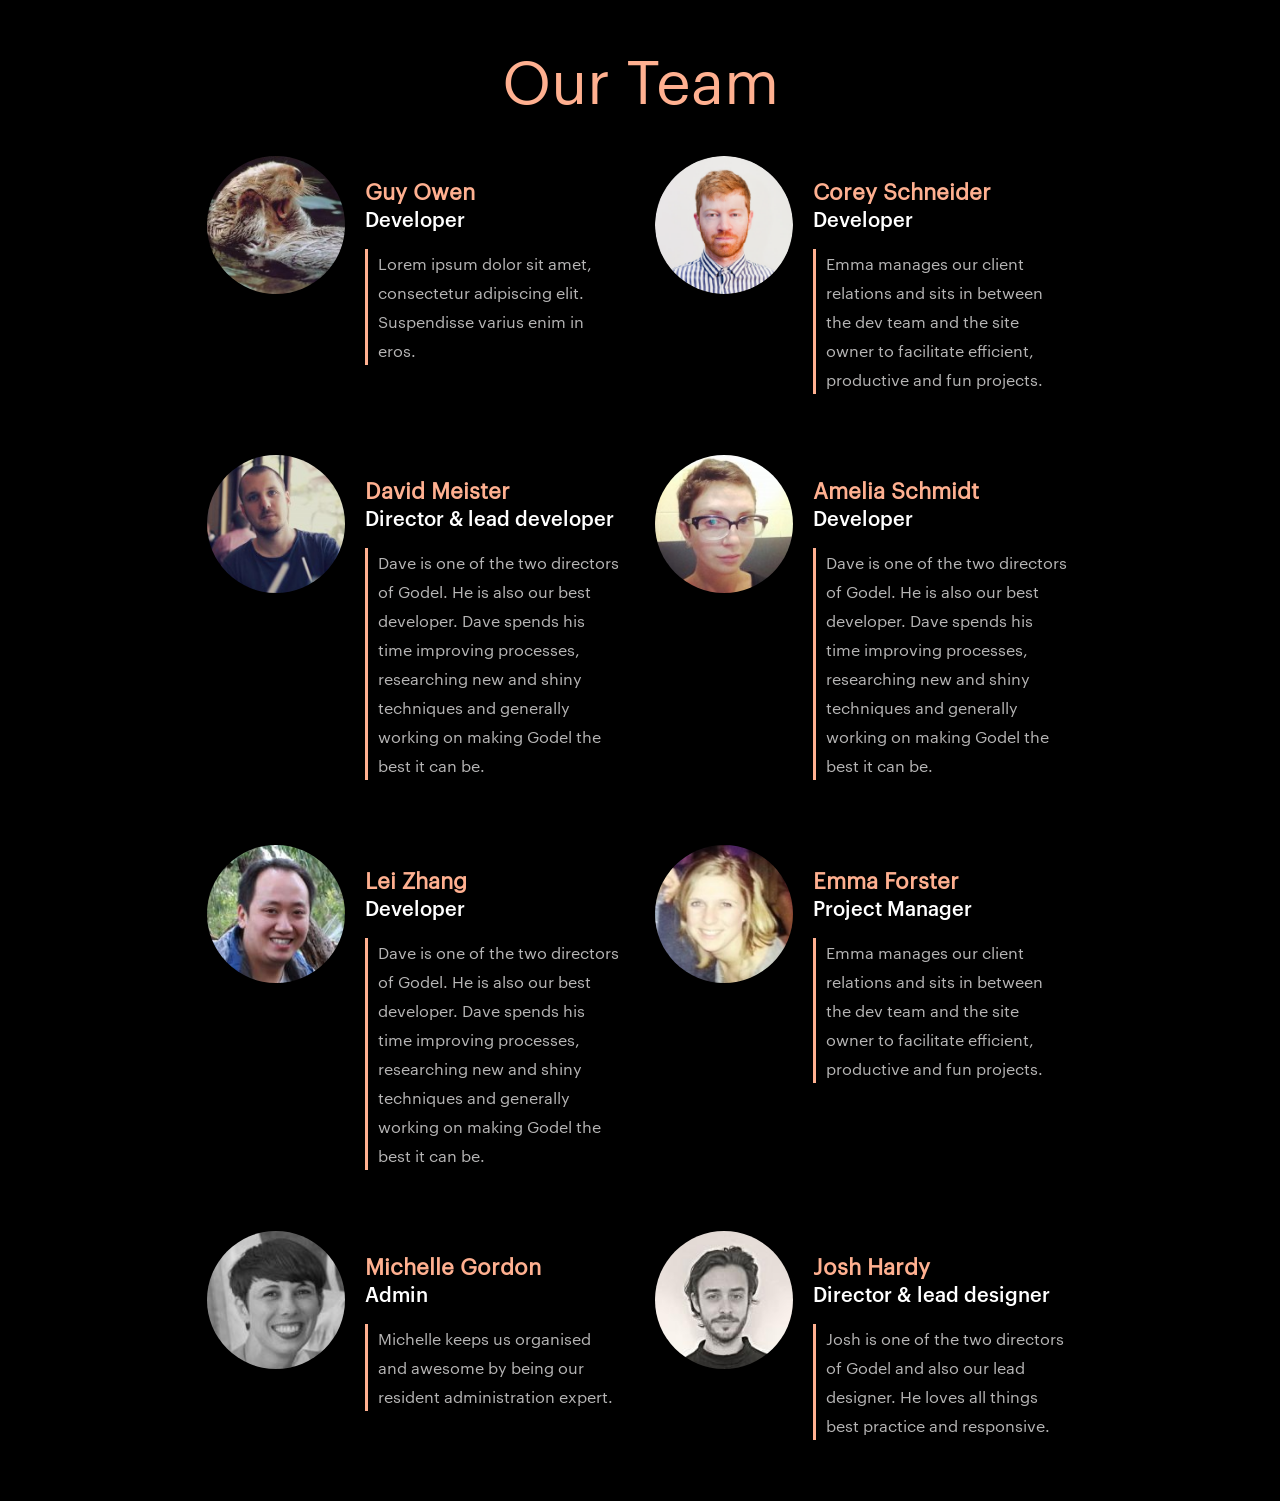
==== index.html @ cdace8f6 "webflow export" ====
<!DOCTYPE html>
<!-- This site was created in Webflow. http://www.webflow.com-->
<!-- Last Published: Wed Feb 04 2015 03:19:46 GMT+0000 (UTC) -->
<html data-wf-site="539576c237206ded4c8be86d" data-wf-page="539576c237206ded4c8be86e">
<head>
  <meta charset="utf-8">
  <title>Godel Proto</title>
  <meta name="viewport" content="width=device-width, initial-scale=1">
  <meta name="generator" content="Webflow">
  <link rel="stylesheet" type="text/css" href="css/normalize.css">
  <link rel="stylesheet" type="text/css" href="css/webflow.css">
  <link rel="stylesheet" type="text/css" href="css/godel-proto.webflow.css">
  <script type="text/javascript" src="js/modernizr.js"></script>
  <link rel="shortcut icon" type="image/x-icon" href="https://daks2k3a4ib2z.cloudfront.net/placeholder/favicon.ico">
  <link rel="apple-touch-icon" href="https://daks2k3a4ib2z.cloudfront.net/img/webclip.png">
</head>
<body class="team-page-body">
  <div class="border-overlay"></div>
  <div class="team-all">
    <h1>Our Team</h1>
    <div class="team-body-wrapper">
      <div class="w-clearfix">
        <div class="w-clearfix team-wrapper" data-ix="show-description"><img class="team-image" src="images/146a762fa88796f2b5a6a623d5640dc8.jpeg" alt="53fc296ab61a9eb86e9b949c_146a762fa88796f2b5a6a623d5640dc8.jpeg">
          <div class="description">
            <h2 class="team-name">Guy Owen</h2>
            <h4 class="h3-on-dark">Developer</h4>
            <p class="team-description">Lorem ipsum dolor sit amet, consectetur adipiscing elit. Suspendisse varius enim in eros.</p>
          </div>
        </div>
        <div class="w-clearfix team-wrapper" data-ix="show-description"><img class="team-image" src="images/corey.png" alt="53957a2b37206ded4c8be8d7_corey.png">
          <div class="description">
            <h2 class="team-name">Corey Schneider</h2>
            <h4 class="h3-on-dark">Developer</h4>
            <p class="team-description">Emma manages our client relations and sits in between the dev team and the site owner to facilitate efficient, productive and fun projects.</p>
          </div>
        </div>
      </div>
      <div class="w-clearfix">
        <div class="team-wrapper">
          <a class="w-clearfix w-inline-block" href="profiles.html"><img class="team-image" src="images/23515b947aa5c46da2f113d264d99834.jpeg" alt="53fc29b9b61a9eb86e9b94a0_23515b947aa5c46da2f113d264d99834.jpeg">
            <div class="description">
              <h2 class="team-name">David Meister</h2>
              <h4 class="h3-on-dark">Director &amp; lead developer</h4>
              <p class="team-description">Dave is one of the two directors of Godel. He is also our best developer. Dave spends his time improving processes, researching new and shiny techniques and generally working on making Godel the best it can be.</p>
            </div>
          </a>
        </div>
        <div class="w-clearfix team-wrapper" data-ix="show-description"><img class="team-image" src="images/7a0d94792b1d7d0c8e198a517be1ca93.jpeg" alt="53fc29906fa56ab96efd85d9_7a0d94792b1d7d0c8e198a517be1ca93.jpeg">
          <div class="description">
            <h2 class="team-name">Amelia Schmidt</h2>
            <h4 class="h3-on-dark">Developer</h4>
            <p class="team-description">Dave is one of the two directors of Godel. He is also our best developer. Dave spends his time improving processes, researching new and shiny techniques and generally working on making Godel the best it can be.</p>
          </div>
        </div>
      </div>
      <div class="w-clearfix">
        <div class="w-clearfix team-wrapper" data-ix="show-description"><img class="team-image" src="images/picture-53-1405903129.jpg" alt="53fc29cfb61a9eb86e9b94a1_picture-53-1405903129.jpg">
          <div class="description">
            <h2 class="team-name">Lei Zhang</h2>
            <h4 class="h3-on-dark">Developer</h4>
            <p class="team-description">Dave is one of the two directors of Godel. He is also our best developer. Dave spends his time improving processes, researching new and shiny techniques and generally working on making Godel the best it can be.</p>
          </div>
        </div>
        <div class="w-clearfix team-wrapper" data-ix="show-description"><img class="team-image" src="images/c5e41cd6c27f67d4360056523642e9eb.jpeg" alt="53fc2a2e6fa56ab96efd85db_c5e41cd6c27f67d4360056523642e9eb.jpeg">
          <div class="description">
            <h2 class="team-name">Emma Forster</h2>
            <h4 class="h3-on-dark">Project Manager</h4>
            <p class="team-description">Emma manages our client relations and sits in between the dev team and the site owner to facilitate efficient, productive and fun projects.</p>
          </div>
        </div>
      </div>
      <div class="w-clearfix">
        <div class="w-clearfix team-wrapper" data-ix="show-description"><img class="team-image" src="images/picture-29-1406158197.jpg" alt="53fc293c6fa56ab96efd85d5_picture-29-1406158197.jpg">
          <div class="description">
            <h2 class="team-name">Michelle Gordon</h2>
            <h4 class="h3-on-dark">Admin</h4>
            <p class="team-description">Michelle keeps us organised and awesome by being our resident administration expert.</p>
          </div>
        </div>
        <div class="w-clearfix team-wrapper" data-ix="show-description"><img class="team-image" src="images/picture-7-1406610615.jpg" alt="53fc297b6fa56ab96efd85d7_picture-7-1406610615.jpg">
          <div class="description">
            <h2 class="team-name">Josh Hardy</h2>
            <h4 class="h3-on-dark">Director &amp;&nbsp;lead designer</h4>
            <p class="team-description">Josh is one of the two directors of Godel and also our lead designer. He loves all things best practice and responsive.</p>
          </div>
        </div>
      </div>
    </div>
  </div>
  <script type="text/javascript" src="https://ajax.googleapis.com/ajax/libs/jquery/1.11.1/jquery.min.js"></script>
  <script type="text/javascript" src="js/webflow.js"></script>
  <!--[if lte IE 9]><script src="https://cdnjs.cloudflare.com/ajax/libs/placeholders/3.0.2/placeholders.min.js"></script><![endif]-->
</body>
</html>
---- css/webflow.css ----
@font-face {
  font-family: 'webflow-icons';
  src: url([data-uri]) format('truetype'), url([data-uri]) format('woff');
  font-weight: normal;
  font-style: normal;
}
[class^="w-icon-"],
[class*=" w-icon-"] {
  font-family: 'webflow-icons';
  speak: none;
  font-style: normal;
  font-weight: normal;
  font-variant: normal;
  text-transform: none;
  line-height: 1;
  -webkit-font-smoothing: antialiased;
  -moz-osx-font-smoothing: grayscale;
}
.w-icon-slider-right:before {
  content: "\e600";
}
.w-icon-slider-left:before {
  content: "\e601";
}
.w-icon-nav-menu:before {
  content: "\e602";
}
.w-icon-arrow-down:before,
.w-icon-dropdown-toggle:before {
  content: "\e603";
}
* {
  -webkit-box-sizing: border-box;
  -moz-box-sizing: border-box;
  box-sizing: border-box;
}
html {
  height: 100%;
}
body {
  margin: 0;
  min-height: 100%;
  background-color: #fff;
  color: #333;
}
img {
  max-width: 100%;
  vertical-align: middle;
  display: inline-block;
}
html.w-mod-touch * {
  background-attachment: scroll !important;
}
a:focus {
  outline: 0;
}
.w-block {
  display: block;
}
.w-inline-block {
  max-width: 100%;
  display: inline-block;
}
.w-clearfix:before,
.w-clearfix:after {
  content: " ";
  display: table;
}
.w-clearfix:after {
  clear: both;
}
.w-hidden {
  display: none;
}
html[w-dynpage] [w-cloak] {
  color: transparent !important;
}
h1,
h2,
h3,
h4,
h5,
h6 {
  margin: 0;
}
p {
  margin: 0;
}
blockquote {
  margin: 0;
}
ul,
ol {
  margin-top: 0;
  margin-bottom: 0;
}
.w-list-unstyled {
  padding-left: 0;
  list-style: none;
}
.w-embed:before,
.w-embed:after {
  content: " ";
  display: table;
}
.w-embed:after {
  clear: both;
}
.w-video {
  width: 100%;
  position: relative;
  padding: 0;
}
.w-video iframe,
.w-video object,
.w-video embed {
  position: absolute;
  top: 0;
  left: 0;
  width: 100%;
  height: 100%;
}
fieldset {
  padding: 0;
  margin: 0;
  border: 0;
}
button,
html input[type="button"],
input[type="reset"],
input[type="submit"] {
  cursor: pointer;
  -webkit-appearance: button;
}
.w-form {
  margin: 0 0 15px;
}
.w-form-done {
  display: none;
  padding: 10px;
  background-color: #dddddd;
}
.w-form-fail {
  display: none;
  margin-top: 10px;
  padding: 10px;
  background-color: #ffdede;
}
label {
  display: block;
  margin-bottom: 5px;
  font-weight: bold;
}
.w-input,
.w-select {
  display: block;
  width: 100%;
  height: 38px;
  padding: 8px 12px;
  margin-bottom: 10px;
  font-size: 14px;
  line-height: 1.428571429;
  color: #555555;
  vertical-align: middle;
  background-color: #ffffff;
  border: 1px solid #cccccc;
}
.w-input:-moz-placeholder,
.w-select:-moz-placeholder {
  color: #999999;
}
.w-input::-moz-placeholder,
.w-select::-moz-placeholder {
  color: #999999;
  opacity: 1;
}
.w-input:-ms-input-placeholder,
.w-select:-ms-input-placeholder {
  color: #999999;
}
.w-input::-webkit-input-placeholder,
.w-select::-webkit-input-placeholder {
  color: #999999;
}
.w-input:focus,
.w-select:focus {
  border-color: rgba(82, 168, 236, 0.8);
  outline: 0;
}
.w-input[disabled],
.w-select[disabled],
.w-input[readonly],
.w-select[readonly],
fieldset[disabled] .w-input,
fieldset[disabled] .w-select {
  cursor: not-allowed;
  background-color: #eeeeee;
}
textarea.w-input,
textarea.w-select {
  height: auto;
}
.w-select[multiple] {
  height: auto;
}
.w-button {
  display: inline-block;
  padding: 12px;
  background-color: black;
  color: white;
  border: 0;
  line-height: inherit;
}
.w-form-label {
  display: inline-block;
  cursor: pointer;
  font-weight: normal;
  margin-bottom: 0px;
}
.w-checkbox,
.w-radio {
  display: block;
  margin-bottom: 5px;
  padding-left: 20px;
}
.w-checkbox:before,
.w-radio:before,
.w-checkbox:after,
.w-radio:after {
  content: " ";
  display: table;
}
.w-checkbox:after,
.w-radio:after {
  clear: both;
}
.w-checkbox-input,
.w-radio-input {
  margin: 4px 0 0;
  margin-top: 1px \9;
  line-height: normal;
  float: left;
  margin-left: -20px;
}
.w-radio-input {
  margin-top: 3px;
}
.w-container {
  margin-left: auto;
  margin-right: auto;
  max-width: 940px;
}
.w-container:before,
.w-container:after {
  content: " ";
  display: table;
}
.w-container:after {
  clear: both;
}
.w-container .w-row {
  margin-left: -10px;
  margin-right: -10px;
}
.w-row:before,
.w-row:after {
  content: " ";
  display: table;
}
.w-row:after {
  clear: both;
}
.w-row .w-row {
  margin-left: 0;
  margin-right: 0;
}
.w-col {
  position: relative;
  float: left;
  width: 100%;
  min-height: 1px;
  padding-left: 10px;
  padding-right: 10px;
}
.w-col .w-col {
  padding-left: 0;
  padding-right: 0;
}
.w-col-1 {
  width: 8.33333333%;
}
.w-col-2 {
  width: 16.66666667%;
}
.w-col-3 {
  width: 25%;
}
.w-col-4 {
  width: 33.33333333%;
}
.w-col-5 {
  width: 41.66666667%;
}
.w-col-6 {
  width: 50%;
}
.w-col-7 {
  width: 58.33333333%;
}
.w-col-8 {
  width: 66.66666667%;
}
.w-col-9 {
  width: 75%;
}
.w-col-10 {
  width: 83.33333333%;
}
.w-col-11 {
  width: 91.66666667%;
}
.w-col-12 {
  width: 100%;
}
.w-col-push-1 {
  left: 8.33333333%;
}
.w-col-push-2 {
  left: 16.66666667%;
}
.w-col-push-3 {
  left: 25%;
}
.w-col-push-4 {
  left: 33.33333333%;
}
.w-col-push-5 {
  left: 41.66666667%;
}
.w-col-push-6 {
  left: 50%;
}
.w-col-push-7 {
  left: 58.33333333%;
}
.w-col-push-8 {
  left: 66.66666667%;
}
.w-col-push-9 {
  left: 75%;
}
.w-col-push-10 {
  left: 83.33333333%;
}
.w-col-push-11 {
  left: 91.66666667%;
}
.w-col-pull-1 {
  right: 8.33333333%;
}
.w-col-pull-2 {
  right: 16.66666667%;
}
.w-col-pull-3 {
  right: 25%;
}
.w-col-pull-4 {
  right: 33.33333333%;
}
.w-col-pull-5 {
  right: 41.66666667%;
}
.w-col-pull-6 {
  right: 50%;
}
.w-col-pull-7 {
  right: 58.33333333%;
}
.w-col-pull-8 {
  right: 66.66666667%;
}
.w-col-pull-9 {
  right: 75%;
}
.w-col-pull-10 {
  right: 83.33333333%;
}
.w-col-pull-11 {
  right: 91.66666667%;
}
.w-col-offset-1 {
  margin-left: 8.33333333%;
}
.w-col-offset-2 {
  margin-left: 16.66666667%;
}
.w-col-offset-3 {
  margin-left: 25%;
}
.w-col-offset-4 {
  margin-left: 33.33333333%;
}
.w-col-offset-5 {
  margin-left: 41.66666667%;
}
.w-col-offset-6 {
  margin-left: 50%;
}
.w-col-offset-7 {
  margin-left: 58.33333333%;
}
.w-col-offset-8 {
  margin-left: 66.66666667%;
}
.w-col-offset-9 {
  margin-left: 75%;
}
.w-col-offset-10 {
  margin-left: 83.33333333%;
}
.w-col-offset-11 {
  margin-left: 91.66666667%;
}
.w-hidden-main {
  display: none !important;
}
@media screen and (max-width: 991px) {
  .w-container {
    max-width: 728px;
  }
  .w-hidden-main {
    display: inherit !important;
  }
  .w-hidden-medium {
    display: none !important;
  }
  .w-col-medium-1 {
    width: 8.33333333%;
  }
  .w-col-medium-2 {
    width: 16.66666667%;
  }
  .w-col-medium-3 {
    width: 25%;
  }
  .w-col-medium-4 {
    width: 33.33333333%;
  }
  .w-col-medium-5 {
    width: 41.66666667%;
  }
  .w-col-medium-6 {
    width: 50%;
  }
  .w-col-medium-7 {
    width: 58.33333333%;
  }
  .w-col-medium-8 {
    width: 66.66666667%;
  }
  .w-col-medium-9 {
    width: 75%;
  }
  .w-col-medium-10 {
    width: 83.33333333%;
  }
  .w-col-medium-11 {
    width: 91.66666667%;
  }
  .w-col-medium-12 {
    width: 100%;
  }
  .w-col-medium-push-1 {
    left: 8.33333333%;
  }
  .w-col-medium-push-2 {
    left: 16.66666667%;
  }
  .w-col-medium-push-3 {
    left: 25%;
  }
  .w-col-medium-push-4 {
    left: 33.33333333%;
  }
  .w-col-medium-push-5 {
    left: 41.66666667%;
  }
  .w-col-medium-push-6 {
    left: 50%;
  }
  .w-col-medium-push-7 {
    left: 58.33333333%;
  }
  .w-col-medium-push-8 {
    left: 66.66666667%;
  }
  .w-col-medium-push-9 {
    left: 75%;
  }
  .w-col-medium-push-10 {
    left: 83.33333333%;
  }
  .w-col-medium-push-11 {
    left: 91.66666667%;
  }
  .w-col-medium-pull-1 {
    right: 8.33333333%;
  }
  .w-col-medium-pull-2 {
    right: 16.66666667%;
  }
  .w-col-medium-pull-3 {
    right: 25%;
  }
  .w-col-medium-pull-4 {
    right: 33.33333333%;
  }
  .w-col-medium-pull-5 {
    right: 41.66666667%;
  }
  .w-col-medium-pull-6 {
    right: 50%;
  }
  .w-col-medium-pull-7 {
    right: 58.33333333%;
  }
  .w-col-medium-pull-8 {
    right: 66.66666667%;
  }
  .w-col-medium-pull-9 {
    right: 75%;
  }
  .w-col-medium-pull-10 {
    right: 83.33333333%;
  }
  .w-col-medium-pull-11 {
    right: 91.66666667%;
  }
  .w-col-medium-offset-1 {
    margin-left: 8.33333333%;
  }
  .w-col-medium-offset-2 {
    margin-left: 16.66666667%;
  }
  .w-col-medium-offset-3 {
    margin-left: 25%;
  }
  .w-col-medium-offset-4 {
    margin-left: 33.33333333%;
  }
  .w-col-medium-offset-5 {
    margin-left: 41.66666667%;
  }
  .w-col-medium-offset-6 {
    margin-left: 50%;
  }
  .w-col-medium-offset-7 {
    margin-left: 58.33333333%;
  }
  .w-col-medium-offset-8 {
    margin-left: 66.66666667%;
  }
  .w-col-medium-offset-9 {
    margin-left: 75%;
  }
  .w-col-medium-offset-10 {
    margin-left: 83.33333333%;
  }
  .w-col-medium-offset-11 {
    margin-left: 91.66666667%;
  }
  .w-col-stack {
    width: 100%;
    left: auto;
    right: auto;
  }
}
@media screen and (max-width: 767px) {
  .w-hidden-main {
    display: inherit !important;
  }
  .w-hidden-medium {
    display: inherit !important;
  }
  .w-hidden-small {
    display: none !important;
  }
  .w-row,
  .w-container .w-row {
    margin-left: 0;
    margin-right: 0;
  }
  .w-col {
    width: 100%;
    left: auto;
    right: auto;
  }
  .w-col-small-1 {
    width: 8.33333333%;
  }
  .w-col-small-2 {
    width: 16.66666667%;
  }
  .w-col-small-3 {
    width: 25%;
  }
  .w-col-small-4 {
    width: 33.33333333%;
  }
  .w-col-small-5 {
    width: 41.66666667%;
  }
  .w-col-small-6 {
    width: 50%;
  }
  .w-col-small-7 {
    width: 58.33333333%;
  }
  .w-col-small-8 {
    width: 66.66666667%;
  }
  .w-col-small-9 {
    width: 75%;
  }
  .w-col-small-10 {
    width: 83.33333333%;
  }
  .w-col-small-11 {
    width: 91.66666667%;
  }
  .w-col-small-12 {
    width: 100%;
  }
  .w-col-small-push-1 {
    left: 8.33333333%;
  }
  .w-col-small-push-2 {
    left: 16.66666667%;
  }
  .w-col-small-push-3 {
    left: 25%;
  }
  .w-col-small-push-4 {
    left: 33.33333333%;
  }
  .w-col-small-push-5 {
    left: 41.66666667%;
  }
  .w-col-small-push-6 {
    left: 50%;
  }
  .w-col-small-push-7 {
    left: 58.33333333%;
  }
  .w-col-small-push-8 {
    left: 66.66666667%;
  }
  .w-col-small-push-9 {
    left: 75%;
  }
  .w-col-small-push-10 {
    left: 83.33333333%;
  }
  .w-col-small-push-11 {
    left: 91.66666667%;
  }
  .w-col-small-pull-1 {
    right: 8.33333333%;
  }
  .w-col-small-pull-2 {
    right: 16.66666667%;
  }
  .w-col-small-pull-3 {
    right: 25%;
  }
  .w-col-small-pull-4 {
    right: 33.33333333%;
  }
  .w-col-small-pull-5 {
    right: 41.66666667%;
  }
  .w-col-small-pull-6 {
    right: 50%;
  }
  .w-col-small-pull-7 {
    right: 58.33333333%;
  }
  .w-col-small-pull-8 {
    right: 66.66666667%;
  }
  .w-col-small-pull-9 {
    right: 75%;
  }
  .w-col-small-pull-10 {
    right: 83.33333333%;
  }
  .w-col-small-pull-11 {
    right: 91.66666667%;
  }
  .w-col-small-offset-1 {
    margin-left: 8.33333333%;
  }
  .w-col-small-offset-2 {
    margin-left: 16.66666667%;
  }
  .w-col-small-offset-3 {
    margin-left: 25%;
  }
  .w-col-small-offset-4 {
    margin-left: 33.33333333%;
  }
  .w-col-small-offset-5 {
    margin-left: 41.66666667%;
  }
  .w-col-small-offset-6 {
    margin-left: 50%;
  }
  .w-col-small-offset-7 {
    margin-left: 58.33333333%;
  }
  .w-col-small-offset-8 {
    margin-left: 66.66666667%;
  }
  .w-col-small-offset-9 {
    margin-left: 75%;
  }
  .w-col-small-offset-10 {
    margin-left: 83.33333333%;
  }
  .w-col-small-offset-11 {
    margin-left: 91.66666667%;
  }
}
@media screen and (max-width: 479px) {
  .w-container {
    max-width: none;
  }
  .w-hidden-main {
    display: inherit !important;
  }
  .w-hidden-medium {
    display: inherit !important;
  }
  .w-hidden-small {
    display: inherit !important;
  }
  .w-hidden-tiny {
    display: none !important;
  }
  .w-col {
    width: 100%;
  }
  .w-col-tiny-1 {
    width: 8.33333333%;
  }
  .w-col-tiny-2 {
    width: 16.66666667%;
  }
  .w-col-tiny-3 {
    width: 25%;
  }
  .w-col-tiny-4 {
    width: 33.33333333%;
  }
  .w-col-tiny-5 {
    width: 41.66666667%;
  }
  .w-col-tiny-6 {
    width: 50%;
  }
  .w-col-tiny-7 {
    width: 58.33333333%;
  }
  .w-col-tiny-8 {
    width: 66.66666667%;
  }
  .w-col-tiny-9 {
    width: 75%;
  }
  .w-col-tiny-10 {
    width: 83.33333333%;
  }
  .w-col-tiny-11 {
    width: 91.66666667%;
  }
  .w-col-tiny-12 {
    width: 100%;
  }
  .w-col-tiny-push-1 {
    left: 8.33333333%;
  }
  .w-col-tiny-push-2 {
    left: 16.66666667%;
  }
  .w-col-tiny-push-3 {
    left: 25%;
  }
  .w-col-tiny-push-4 {
    left: 33.33333333%;
  }
  .w-col-tiny-push-5 {
    left: 41.66666667%;
  }
  .w-col-tiny-push-6 {
    left: 50%;
  }
  .w-col-tiny-push-7 {
    left: 58.33333333%;
  }
  .w-col-tiny-push-8 {
    left: 66.66666667%;
  }
  .w-col-tiny-push-9 {
    left: 75%;
  }
  .w-col-tiny-push-10 {
    left: 83.33333333%;
  }
  .w-col-tiny-push-11 {
    left: 91.66666667%;
  }
  .w-col-tiny-pull-1 {
    right: 8.33333333%;
  }
  .w-col-tiny-pull-2 {
    right: 16.66666667%;
  }
  .w-col-tiny-pull-3 {
    right: 25%;
  }
  .w-col-tiny-pull-4 {
    right: 33.33333333%;
  }
  .w-col-tiny-pull-5 {
    right: 41.66666667%;
  }
  .w-col-tiny-pull-6 {
    right: 50%;
  }
  .w-col-tiny-pull-7 {
    right: 58.33333333%;
  }
  .w-col-tiny-pull-8 {
    right: 66.66666667%;
  }
  .w-col-tiny-pull-9 {
    right: 75%;
  }
  .w-col-tiny-pull-10 {
    right: 83.33333333%;
  }
  .w-col-tiny-pull-11 {
    right: 91.66666667%;
  }
  .w-col-tiny-offset-1 {
    margin-left: 8.33333333%;
  }
  .w-col-tiny-offset-2 {
    margin-left: 16.66666667%;
  }
  .w-col-tiny-offset-3 {
    margin-left: 25%;
  }
  .w-col-tiny-offset-4 {
    margin-left: 33.33333333%;
  }
  .w-col-tiny-offset-5 {
    margin-left: 41.66666667%;
  }
  .w-col-tiny-offset-6 {
    margin-left: 50%;
  }
  .w-col-tiny-offset-7 {
    margin-left: 58.33333333%;
  }
  .w-col-tiny-offset-8 {
    margin-left: 66.66666667%;
  }
  .w-col-tiny-offset-9 {
    margin-left: 75%;
  }
  .w-col-tiny-offset-10 {
    margin-left: 83.33333333%;
  }
  .w-col-tiny-offset-11 {
    margin-left: 91.66666667%;
  }
}
.w-widget {
  position: relative;
}
.w-widget-map {
  width: 100%;
  height: 400px;
}
.w-widget-map label {
  width: auto;
  display: inline;
}
.w-widget-map img {
  max-width: inherit;
}
.w-widget-map .gm-style-iw {
  width: 90% !important;
  height: auto !important;
  top: 7px !important;
  left: 6% !important;
  display: inline;
  text-align: center;
  overflow: hidden;
}
.w-widget-map .gm-style-iw + div {
  display: none;
}
.w-widget-twitter {
  overflow: hidden;
}
.w-widget-gplus {
  overflow: hidden;
}
.w-slider {
  position: relative;
  height: 300px;
  text-align: center;
  background: rgba(153, 153, 153, 0.5);
  clear: both;
  -webkit-tap-highlight-color: rgba(0, 0, 0, 0);
  tap-highlight-color: rgba(0, 0, 0, 0);
}
.w-slider-mask {
  position: relative;
  display: block;
  overflow: hidden;
  z-index: 1;
  left: 0;
  right: 0;
  height: 100%;
  white-space: nowrap;
}
.w-slide {
  position: relative;
  display: inline-block;
  vertical-align: top;
  width: 100%;
  height: 100%;
  white-space: normal;
  text-align: left;
}
.w-slider-nav {
  position: absolute;
  z-index: 2;
  top: auto;
  right: 0;
  bottom: 0;
  left: 0;
  margin: auto;
  padding-top: 10px;
  height: 40px;
  text-align: center;
  -webkit-tap-highlight-color: rgba(0, 0, 0, 0);
  tap-highlight-color: rgba(0, 0, 0, 0);
}
.w-slider-nav.w-round > div {
  -webkit-border-radius: 100%;
  -webkit-background-clip: padding-box;
  -moz-border-radius: 100%;
  -moz-background-clip: padding;
  border-radius: 100%;
  background-clip: padding-box;
}
.w-slider-nav.w-num > div {
  width: auto;
  height: auto;
  padding: 0.2em 0.5em;
  font-size: inherit;
  line-height: inherit;
}
.w-slider-nav.w-shadow > div {
  -webkit-box-shadow: 0 0 3px rgba(51, 51, 51, 0.4);
  -moz-box-shadow: 0 0 3px rgba(51, 51, 51, 0.4);
  box-shadow: 0 0 3px rgba(51, 51, 51, 0.4);
}
.w-slider-nav-invert {
  color: #fff;
}
.w-slider-nav-invert > div {
  background-color: rgba(34, 34, 34, 0.4);
}
.w-slider-nav-invert > div.w-active {
  background-color: #222;
}
.w-slider-dot {
  position: relative;
  display: inline-block;
  width: 1em;
  height: 1em;
  background-color: rgba(255, 255, 255, 0.4);
  cursor: pointer;
  margin: 0 3px 0.5em;
  -webkit-transition: background-color 100ms, color 100ms;
  -moz-transition: background-color 100ms, color 100ms;
  -o-transition: background-color 100ms, color 100ms;
  transition: background-color 100ms, color 100ms;
}
.w-slider-dot.w-active {
  background-color: #fff;
}
.w-slider-arrow-left,
.w-slider-arrow-right {
  position: absolute;
  width: 80px;
  top: 0;
  right: 0;
  bottom: 0;
  left: 0;
  margin: auto;
  cursor: pointer;
  overflow: hidden;
  color: white;
  font-size: 40px;
  -webkit-tap-highlight-color: rgba(0, 0, 0, 0);
  tap-highlight-color: rgba(0, 0, 0, 0);
  -webkit-user-select: none;
  -moz-user-select: none;
  -ms-user-select: none;
  user-select: none;
}
.w-slider-arrow-left [class^="w-icon-"],
.w-slider-arrow-right [class^="w-icon-"],
.w-slider-arrow-left [class*=" w-icon-"],
.w-slider-arrow-right [class*=" w-icon-"] {
  position: absolute;
}
.w-slider-arrow-left {
  z-index: 3;
  right: auto;
}
.w-slider-arrow-right {
  z-index: 4;
  left: auto;
}
.w-icon-slider-left,
.w-icon-slider-right {
  top: 0;
  right: 0;
  bottom: 0;
  left: 0;
  margin: auto;
  width: 1em;
  height: 1em;
}
.w-dropdown {
  display: inline-block;
  position: relative;
  text-align: left;
  margin-left: auto;
  margin-right: auto;
  z-index: 900;
}
.w-dropdown-btn,
.w-dropdown-toggle,
.w-dropdown-link {
  position: relative;
  vertical-align: top;
  text-decoration: none;
  color: #222;
  padding: 20px;
  text-align: left;
  margin-left: auto;
  margin-right: auto;
  white-space: nowrap;
}
.w-dropdown-toggle {
  -webkit-user-select: none;
  -moz-user-select: none;
  -ms-user-select: none;
  user-select: none;
  display: inline-block;
  cursor: pointer;
  padding-right: 40px;
}
.w-dropdown-toggle:focus {
  outline: 0;
}
.w-icon-dropdown-toggle {
  position: absolute;
  top: 0;
  right: 0;
  bottom: 0;
  margin: auto;
  margin-right: 20px;
  width: 1em;
  height: 1em;
}
.w-dropdown-list {
  position: absolute;
  background: #f2f2f2;
  display: none;
  min-width: 100%;
}
.w-dropdown-list.w--open {
  display: block;
}
.w-dropdown-link {
  padding: 10px 20px;
  display: block;
}
.w-dropdown-link.w--current {
  color: #339ce1;
}
.w-nav[data-collapse="all"] .w-dropdown,
.w-nav[data-collapse="all"] .w-dropdown-toggle {
  display: block;
}
.w-nav[data-collapse="all"] .w-dropdown-list {
  position: static;
}
@media screen and (max-width: 991px) {
  .w-nav[data-collapse="medium"] .w-dropdown,
  .w-nav[data-collapse="medium"] .w-dropdown-toggle {
    display: block;
  }
  .w-nav[data-collapse="medium"] .w-dropdown-list {
    position: static;
  }
}
@media screen and (max-width: 767px) {
  .w-nav[data-collapse="small"] .w-dropdown,
  .w-nav[data-collapse="small"] .w-dropdown-toggle {
    display: block;
  }
  .w-nav[data-collapse="small"] .w-dropdown-list {
    position: static;
  }
  .w-nav-brand {
    padding-left: 10px;
  }
}
@media screen and (max-width: 479px) {
  .w-nav[data-collapse="tiny"] .w-dropdown,
  .w-nav[data-collapse="tiny"] .w-dropdown-toggle {
    display: block;
  }
  .w-nav[data-collapse="tiny"] .w-dropdown-list {
    position: static;
  }
}
/**
 * ## Note
 * Safari (on both iOS and OS X) does not handle viewport units (vh, vw) well.
 * For example percentage units do not work on descendants of elements that
 * have any dimensions expressed in viewport units. It also doesn’t handle them at
 * all in `calc()`.
 */
/**
 * Wrapper around all lightbox elements
 *
 * 1. Since the lightbox can receive focus, IE also gives it an outline.
 * 2. Fixes flickering on Chrome when a transition is in progress
 *    underneath the lightbox.
 */
.w-lightbox-backdrop {
  position: fixed;
  top: 0;
  right: 0;
  bottom: 0;
  left: 0;
  color: #fff;
  font-family: "Helvetica Neue", Helvetica, Ubuntu, "Segoe UI", Verdana, sans-serif;
  font-size: 17px;
  font-weight: 300;
  text-align: center;
  background: rgba(0, 0, 0, 0.9);
  z-index: 2000;
  outline: 0;
  /* 1 */
  opacity: 0;
  -webkit-user-select: none;
  -moz-user-select: none;
  -ms-user-select: none;
  -webkit-tap-highlight-color: transparent;
  -webkit-transform: translate(0, 0);
  /* 2 */
}
/**
 * Neat trick to bind the rubberband effect to our canvas instead of the whole
 * document on iOS. It also prevents a bug that causes the document underneath to scroll.
 */
.w-lightbox-backdrop,
.w-lightbox-container {
  height: 100%;
  overflow: auto;
  -webkit-overflow-scrolling: touch;
}
.w-lightbox-content {
  position: relative;
  height: 100vh;
  overflow: hidden;
}
.w-lightbox-view {
  position: absolute;
  width: 100vw;
  height: 100vh;
  opacity: 0;
}
.w-lightbox-view:before {
  content: "";
  height: 100vh;
}
/* .w-lightbox-content */
.w-lightbox-group,
.w-lightbox-group .w-lightbox-view,
.w-lightbox-group .w-lightbox-view:before {
  height: 86vh;
}
.w-lightbox-frame,
.w-lightbox-view:before {
  display: inline-block;
  vertical-align: middle;
}
/*
 * 1. Remove default margin set by user-agent on the <figure> element.
 */
.w-lightbox-figure {
  position: relative;
  margin: 0;
  /* 1 */
}
.w-lightbox-group .w-lightbox-figure {
  cursor: pointer;
}
/**
 * IE adds image dimensions as width and height attributes on the IMG tag,
 * but we need both width and height to be set to auto to enable scaling.
 */
.w-lightbox-img {
  width: auto;
  height: auto;
  max-width: none;
}
.w-lightbox-image {
  display: block;
  max-width: 100vw;
  max-height: 100vh;
}
.w-lightbox-group .w-lightbox-image {
  max-height: 86vh;
}
.w-lightbox-caption {
  position: absolute;
  right: 0;
  bottom: 0;
  left: 0;
  padding: .5em 1em;
  background: rgba(0, 0, 0, 0.4);
  text-align: left;
  text-overflow: ellipsis;
  white-space: nowrap;
  overflow: hidden;
}
.w-lightbox-embed {
  position: absolute;
  top: 0;
  right: 0;
  bottom: 0;
  left: 0;
  width: 100%;
  height: 100%;
}
.w-lightbox-control {
  position: absolute;
  top: 0;
  width: 4em;
  background-size: 24px;
  background-repeat: no-repeat;
  background-position: center;
  cursor: pointer;
  -webkit-transition: all .3s;
  transition: all .3s;
}
.w-lightbox-left {
  display: none;
  bottom: 0;
  left: 0;
  /* <svg xmlns="http://www.w3.org/2000/svg" viewBox="-20 0 24 40" width="24" height="40"><g transform="rotate(45)"><path d="m0 0h5v23h23v5h-28z" opacity=".4"/><path d="m1 1h3v23h23v3h-26z" fill="#fff"/></g></svg> */
  background-image: url("[data-uri]");
}
.w-lightbox-right {
  display: none;
  right: 0;
  bottom: 0;
  /* <svg xmlns="http://www.w3.org/2000/svg" viewBox="-4 0 24 40" width="24" height="40"><g transform="rotate(45)"><path d="m0-0h28v28h-5v-23h-23z" opacity=".4"/><path d="m1 1h26v26h-3v-23h-23z" fill="#fff"/></g></svg> */
  background-image: url("[data-uri]");
}
/*
 * Without specifying the with and height inside the SVG, all versions of IE render the icon too small.
 * The bug does not seem to manifest itself if the elements are tall enough such as the above arrows.
 * (http://stackoverflow.com/questions/16092114/background-size-differs-in-internet-explorer)
 */
.w-lightbox-close {
  right: 0;
  height: 2.6em;
  /* <svg xmlns="http://www.w3.org/2000/svg" viewBox="-4 0 18 17" width="18" height="17"><g transform="rotate(45)"><path d="m0 0h7v-7h5v7h7v5h-7v7h-5v-7h-7z" opacity=".4"/><path d="m1 1h7v-7h3v7h7v3h-7v7h-3v-7h-7z" fill="#fff"/></g></svg> */
  background-image: url("[data-uri]");
  background-size: 18px;
}
/**
 * 1. All IE versions add extra space at the bottom without this.
 */
.w-lightbox-strip {
  padding: 0 1vh;
  line-height: 0;
  /* 1 */
  white-space: nowrap;
  overflow-x: auto;
  overflow-y: hidden;
}
/*
 * 1. We use content-box to avoid having to do `width: calc(10vh + 2vw)`
 *    which doesn’t work in Safari anyway.
 * 2. Chrome renders images pixelated when switching to GPU. Making sure
 *    the parent is also rendered on the GPU (by setting translate3d for
 *    example) fixes this behavior.
 */
.w-lightbox-item {
  display: inline-block;
  width: 10vh;
  padding: 2vh 1vh;
  box-sizing: content-box;
  /* 1 */
  cursor: pointer;
  -webkit-transform: translate3d(0, 0, 0);
  /* 2 */
}
.w-lightbox-active {
  opacity: .3;
}
.w-lightbox-thumbnail {
  position: relative;
  height: 10vh;
  background: #222;
  overflow: hidden;
}
.w-lightbox-thumbnail-image {
  position: absolute;
  top: 0;
  left: 0;
}
.w-lightbox-thumbnail .w-lightbox-tall {
  top: 50%;
  width: 100%;
  -webkit-transform: translate(0, -50%);
  -ms-transform: translate(0, -50%);
  transform: translate(0, -50%);
}
.w-lightbox-thumbnail .w-lightbox-wide {
  left: 50%;
  height: 100%;
  -webkit-transform: translate(-50%, 0);
  -ms-transform: translate(-50%, 0);
  transform: translate(-50%, 0);
}
/*
 * Spinner
 *
 * Absolute pixel values are used to avoid rounding errors that would cause
 * the white spinning element to be misaligned with the track.
 */
.w-lightbox-spinner {
  position: absolute;
  top: 50%;
  left: 50%;
  box-sizing: border-box;
  width: 40px;
  height: 40px;
  margin-top: -20px;
  margin-left: -20px;
  border: 5px solid rgba(0, 0, 0, 0.4);
  border-radius: 50%;
  -webkit-animation: spin .8s infinite linear;
  animation: spin .8s infinite linear;
}
.w-lightbox-spinner:after {
  content: "";
  position: absolute;
  top: -4px;
  right: -4px;
  bottom: -4px;
  left: -4px;
  border: 3px solid transparent;
  border-bottom-color: #fff;
  border-radius: 50%;
}
/*
 * Utility classes
 */
.w-lightbox-hide {
  display: none;
}
.w-lightbox-noscroll {
  overflow: hidden;
}
@media (min-width: 768px) {
  .w-lightbox-content {
    height: 96vh;
    margin-top: 2vh;
  }
  .w-lightbox-view,
  .w-lightbox-view:before {
    height: 96vh;
  }
  /* .w-lightbox-content */
  .w-lightbox-group,
  .w-lightbox-group .w-lightbox-view,
  .w-lightbox-group .w-lightbox-view:before {
    height: 84vh;
  }
  .w-lightbox-image {
    max-width: 96vw;
    max-height: 96vh;
  }
  .w-lightbox-group .w-lightbox-image {
    max-width: 82.3vw;
    max-height: 84vh;
  }
  .w-lightbox-left,
  .w-lightbox-right {
    display: block;
    opacity: .5;
  }
  .w-lightbox-close {
    opacity: .8;
  }
  .w-lightbox-control:hover {
    opacity: 1;
  }
}
.w-lightbox-inactive,
.w-lightbox-inactive:hover {
  opacity: 0;
}
.w-nav {
  position: relative;
  background: #BBB;
  z-index: 1000;
}
.w-nav:before,
.w-nav:after {
  content: " ";
  display: table;
}
.w-nav:after {
  clear: both;
}
.w-nav-brand {
  position: relative;
  float: left;
  text-decoration: none;
  color: #222222;
}
.w-nav-brand:hover {
  text-decoration: none;
  color: #222222;
}
.w-nav-link {
  position: relative;
  display: inline-block;
  vertical-align: top;
  text-decoration: none;
  color: #222222;
  padding: 20px;
  text-align: left;
  margin-left: auto;
  margin-right: auto;
}
.w-nav-link:hover {
  text-decoration: none;
  color: #222222;
}
.w-nav-link.w--current {
  color: #339ce1;
}
.w-nav-menu {
  position: relative;
  float: right;
}
.w--nav-menu-open {
  display: block !important;
  position: absolute;
  top: 100%;
  left: 0;
  right: 0;
  background: #999;
  text-align: center;
  overflow: visible;
  min-width: 200px;
}
.w--nav-link-open {
  display: block;
  position: relative;
}
.w-nav-overlay {
  position: absolute;
  overflow: hidden;
  display: none;
  top: 100%;
  left: 0;
  right: 0;
  width: 100%;
}
.w-nav-overlay .w--nav-menu-open {
  top: 0;
}
.w-nav[data-animation="over-left"] .w-nav-overlay {
  width: auto;
}
.w-nav[data-animation="over-left"] .w-nav-overlay,
.w-nav[data-animation="over-left"] .w--nav-menu-open {
  right: auto;
  z-index: 1;
  top: 0;
}
.w-nav[data-animation="over-right"] .w-nav-overlay {
  width: auto;
}
.w-nav[data-animation="over-right"] .w-nav-overlay,
.w-nav[data-animation="over-right"] .w--nav-menu-open {
  left: auto;
  z-index: 1;
  top: 0;
}
.w-nav-button {
  position: relative;
  float: right;
  padding: 18px;
  font-size: 24px;
  display: none;
  cursor: pointer;
  -webkit-tap-highlight-color: rgba(0, 0, 0, 0);
  tap-highlight-color: rgba(0, 0, 0, 0);
  -webkit-user-select: none;
  -moz-user-select: none;
  -ms-user-select: none;
  user-select: none;
}
.w-nav-button.w--open {
  background-color: #999;
  color: white;
}
.w-nav[data-collapse="all"] .w-nav-menu {
  display: none;
}
.w-nav[data-collapse="all"] .w-nav-button {
  display: block;
}
@media screen and (max-width: 991px) {
  .w-nav[data-collapse="medium"] .w-nav-menu {
    display: none;
  }
  .w-nav[data-collapse="medium"] .w-nav-button {
    display: block;
  }
}
@media screen and (max-width: 767px) {
  .w-nav[data-collapse="small"] .w-nav-menu {
    display: none;
  }
  .w-nav[data-collapse="small"] .w-nav-button {
    display: block;
  }
  .w-nav-brand {
    padding-left: 10px;
  }
}
@media screen and (max-width: 479px) {
  .w-nav[data-collapse="tiny"] .w-nav-menu {
    display: none;
  }
  .w-nav[data-collapse="tiny"] .w-nav-button {
    display: block;
  }
}
.w-tabs {
  position: relative;
}
.w-tabs:before,
.w-tabs:after {
  content: " ";
  display: table;
}
.w-tabs:after {
  clear: both;
}
.w-tab-menu {
  position: relative;
}
.w-tab-link {
  position: relative;
  display: inline-block;
  vertical-align: top;
  text-decoration: none;
  padding: 8px 30px;
  text-align: left;
  cursor: pointer;
  background-color: #E8E8E8;
}
.w-tab-link.w--current {
  background-color: #BCD3F3;
}
.w-tab-content {
  position: relative;
  display: block;
  overflow: hidden;
}
.w-tab-pane {
  position: relative;
  display: none;
}
.w--tab-active {
  display: block;
}
@media screen and (max-width: 479px) {
  .w-tab-link {
    display: block;
  }
}
.w-ix-emptyfix:after {
  content: "";
}
@-webkit-keyframes spin {
  0% {
    -webkit-transform: rotate(0deg);
  }
  100% {
    -webkit-transform: rotate(360deg);
  }
}
@keyframes spin {
  0% {
    transform: rotate(0deg);
  }
  100% {
    transform: rotate(360deg);
  }
}
.w-dyn-loading {
  display: block;
  padding: 10px;
}
.w-dyn-items {
  display: none;
}
.w-dyn-items.visible {
  display: block;
}
.w-dyn-empty {
  padding: 10px;
  background-color: #dddddd;
}
.w-dyn-error {
  display: none;
  padding: 10px;
  background-color: #ffdede;
}
---- css/godel-proto.webflow.css ----
body {
  background-color: black;
  font-family:'Graphik web', sans-serif;
  color: black;
  line-height: 20px;
}
h1 {
  margin-top: 10px;
  margin-bottom: 11px;
  float: none;
  color: #ffb090;
  font-size: 60px;
  line-height: 56px;
  font-weight: 400;
}
h2 {
  margin-top: 21px;
  margin-bottom: 21px;
  clear: both;
  font-family:'Graphik web', sans-serif;
  color: #ffb090;
  font-size: 33px;
  line-height: 42px;
  font-weight: 600;
}
h3 {
  margin-top: 0px;
  margin-bottom: 5px;
  font-family:'Graphik medium web', sans-serif;
  color: #333;
  font-size: 24px;
  line-height: 32px;
  font-weight: 500;
}
h4 {
  margin-top: 0px;
  margin-bottom: 10px;
  font-family:'Graphik medium web', sans-serif;
  color: #5c5c5c;
  font-size: 20px;
  line-height: 20px;
  font-weight: 500;
}
h5 {
  margin-bottom: 28px;
  color: #333;
  font-size: 26px;
  line-height: 36px;
  font-weight: 500;
  text-align: center;
}
h6 {
  margin-top: 10px;
  margin-bottom: 10px;
  font-size: 12px;
  line-height: 18px;
  font-weight: 700;
}
p {
  margin-top: 21px;
  margin-bottom: 21px;
  font-family:'Graphik web', sans-serif;
  color: white;
  font-size: 16px;
  line-height: 29px;
  font-weight: 400;
}
.button {
  display: inline-block;
  margin-bottom: 21px;
  padding: 10px 20px 7px;
  border: 2px solid #ffb090;
  -webkit-transition: background-color 100ms linear, color 100ms linear;
  transition: background-color 100ms linear, color 100ms linear;
  color: #ffb090;
  text-align: center;
  text-decoration: none;
}
.button:hover {
  border-color: #ffd6c4;
  color: #ffd6c4;
}
.button.work-with-us-button {
  margin-bottom: 0px;
}
.team-wrapper {
  position: relative;
  display: block;
  width: 50%;
  margin-bottom: 40px;
  margin-left: auto;
  padding-right: 15px;
  padding-left: 15px;
  float: left;
  -webkit-transition: all 500ms ease, all 500ms ease;
  transition: all 500ms ease, all 500ms ease;
  text-align: left;
}
.team-all {
  display: block;
  width: 70%;
  margin-top: 50px;
  margin-right: auto;
  margin-left: auto;
  text-align: center;
}
.description {
  display: block;
  width: 66%;
  padding-left: 20px;
  float: left;
  opacity: 1;
}
.description.profile-description {
  width: 100%;
  padding-left: 0px;
}
.full-width-image {
  position: relative;
  z-index: 0;
  overflow-x: hidden;
  overflow-y: hidden;
  height: 100vh;
  margin-top: 0px;
  padding-bottom: 0px;
  background-color: black;
  background-image: none;
  background-size: auto;
  background-repeat: repeat;
  background-attachment: scroll;
}
.main-column {
  position: relative;
  display: block;
  width: 800px;
  height: 100%;
  max-width: 1000px;
  margin-right: auto;
  margin-left: auto;
  padding-top: 0px;
}
.main-column.profiles {
  width: 80%;
  margin-top: 70px;
  padding-top: 0px;
}
.main-column.intro-block {
  padding-top: 50px;
  padding-bottom: 50px;
  border-bottom: 1px solid #b6b5b5;
}
.main-column.process-block {
  padding-top: 35px;
  border-top: 1px solid #b6b5b5;
}
.header {
  width: 100%;
  margin-bottom: 50px;
  padding-top: 4vh;
}
.black-overlay {
  position: fixed;
  z-index: 0;
  width: 100%;
  height: 100%;
  margin-bottom: 0px;
  padding-top: 6vh;
}
.nav {
  position: fixed;
  z-index: 140;
  width: 100%;
  margin-top: 0px;
  background-color: black;
  opacity: 0;
}
.nav.alternate {
  background-color: transparent;
  opacity: 1;
}
.h2-ondark {
  color: white;
  font-size: 34px;
}
.godel-logo {
  position: relative;
  margin-top: 13px;
  margin-right: 20px;
  margin-left: 40px;
  float: left;
}
.demo {
  position: absolute;
  left: 0px;
  right: 0px;
  bottom: -17%;
  display: block;
  margin-right: auto;
  margin-left: auto;
  -webkit-transition: bottom 500ms ease;
  transition: bottom 500ms ease;
}
.demo:hover {
  bottom: -14%;
}
.demo.iphone {
  position: absolute;
  right: 72%;
  bottom: -29%;
  -webkit-transform: rotate(-7deg);
  -ms-transform: rotate(-7deg);
  transform: rotate(-7deg);
}
.demo.imac {
  position: relative;
  top: 95px;
  z-index: 10;
  width: 720px;
  margin-top: -75px;
  -webkit-transform: none;
  -ms-transform: none;
  transform: none;
}
.project-heading {
  margin-top: 0.8vh;
  margin-bottom: 1vh;
  color: white;
  font-size: 6vh;
  line-height: 7.1vh;
  text-align: center;
}
.by-line {
  display: block;
  width: 65%;
  margin: 4vh auto 3vh;
  font-family:'Graphik web', sans-serif;
  font-size: 2.8vh;
  line-height: 3.4vh;
  font-weight: 500;
  text-align: center;
}
.previous-case-study {
  position: absolute;
  width: 202px;
  margin-top: 0px;
  margin-left: 73px;
  color: white;
  font-size: 20px;
}
.arrow {
  position: fixed;
  top: 50vh;
  z-index: 30;
  width: 60px;
  height: 60px;
  padding-top: 21px;
  padding-right: 7px;
  border-radius: 60px;
  background-color: #1c1c1c;
  -webkit-transform: scale(1);
  -ms-transform: scale(1);
  transform: scale(1);
  -webkit-transition: background-color 200ms ease, -webkit-transform 300ms linear;
  transition: background-color 200ms ease, transform 300ms linear;
  font-family:'Icon font', sans-serif;
  color: white;
  font-size: 32px;
  text-align: center;
  text-decoration: none;
}
.arrow:hover {
  -webkit-transform: scale(1.05);
  -ms-transform: scale(1.05);
  transform: scale(1.05);
}
.arrow.left-arrow {
  left: 40px;
  padding-right: 4px;
  line-height: 18px;
}
.arrow.right-arrow {
  position: fixed;
  right: 40px;
  overflow-x: hidden;
  overflow-y: hidden;
  width: 60px;
  padding-right: 14px;
  padding-left: 20px;
  -webkit-transition: width 500ms ease;
  transition: width 500ms ease;
  color: white;
  line-height: 18px;
}
.arrow.right-arrow:hover {
  width: 170px;
  -webkit-transform: none;
  -ms-transform: none;
  transform: none;
}
.section-2 {
  position: relative;
  z-index: 2;
  overflow-x: hidden;
  overflow-y: hidden;
  padding-bottom: 0px;
  background-color: #fafafa;
}
.section-2.grey {
  background-color: #171717;
}
.section-2.grey.overlap-holder {
  height: 60vh;
  padding-top: 50px;
  padding-bottom: 50px;
  background-color: #333;
}
.team-page-body {
  display: inline-block;
  width: 100%;
  height: 100%;
  background-color: black;
  background-image: none;
  background-size: auto;
}
.h3-on-dark {
  color: white;
}
.team-name {
  margin-bottom: 5px;
  font-size: 22px;
  line-height: 26px;
}
.team-name.on-light {
  font-family:'Graphik medium web', sans-serif;
  color: #333;
  font-weight: 500;
}
.team-description {
  padding-left: 10px;
  border-left: 3px solid #ffb090;
  color: #b6b5b5;
}
.team-description.profile-description {
  width: 100%;
  margin-top: 0px;
  float: left;
}
.team-image {
  width: 33%;
  margin-bottom: 25px;
  float: left;
  border-radius: 200px;
}
.team-image.profile-image {
  width: 50%;
}
.team-body-wrapper {
  margin-top: 50px;
}
.test-block {
  position: relative;
  display: block;
  width: 300px;
  height: 300px;
  margin-top: 100px;
  margin-right: auto;
  margin-left: 0px;
  border-radius: 200px;
  background-color: red;
  -webkit-transition: margin-top 500ms ease-in-out, margin-left 500ms ease-out;
  transition: margin-top 500ms ease-in-out, margin-left 500ms ease-out;
}
.test-block:hover {
  margin-top: 162px;
  margin-left: 165px;
}
.border-overlay {
  position: fixed;
  z-index: 10;
  display: none;
  width: 100%;
  height: 100%;
  border: 7px solid white;
}
.nav-link {
  display: inline-block;
  height: 100%;
  margin-left: 25px;
  float: left;
  color: white;
  font-size: 17px;
  line-height: 70px;
  font-weight: 400;
  text-decoration: none;
}
.nav-link:hover {
  color: #ffb090;
  text-decoration: underline;
}
.group-right-profile {
  width: 70%;
  float: right;
}
.blog-article-summary {
  margin-bottom: 20px;
  padding-top: 20px;
  border-top: 2px solid #e5e5e5;
}
.date {
  width: 100%;
  margin-bottom: 10px;
  padding-right: 0px;
  float: none;
  color: #b6b5b5;
  font-size: 20px;
  line-height: 26px;
  font-style: italic;
}
.group-left-profile {
  width: 30%;
  padding-right: 25px;
  float: left;
}
.do-link {
  width: 100%;
  margin-top: 20px;
  float: left;
  font-family:'Graphik web', sans-serif;
  font-weight: 500;
}
.link {
  border-bottom: 1px solid #ffb090;
  color: #ffb090;
  text-decoration: none;
}
.section.grey-section {
  background-color: #e5e5e5;
}
.lhs-75 {
  width: 75%;
  padding-right: 40px;
  float: left;
}
.lhs-50 {
  width: 50%;
  float: left;
}
.rhs-50 {
  position: relative;
  overflow-x: hidden;
  overflow-y: hidden;
  width: 50%;
  height: 359px;
  padding-left: 20px;
  float: right;
  border-width: 2px;
  border-color: #ffb090;
}
.rhs-50.overlap {
  position: static;
  left: 50%;
}
.rhs-25 {
  width: 25%;
  float: right;
}
.rhs-25.site-info-block {
  margin-top: 21px;
  padding: 20px;
}
.strong {
  font-family:'Graphik medium web', sans-serif;
  color: #ffb090;
}
.site-info-block {
  margin-top: 21px;
  padding: 20px;
  border: 4px solid #ffb090;
}
.icon {
  font-family:'Icon font', sans-serif;
  font-size: 12px;
}
.section-3 {
  display: none;
  padding-top: 50px;
}
.section-1 {
  padding-top: 50px;
  padding-bottom: 70px;
}
.thumb-image {
  width: 100%;
}
.text-block {
  color: #0024f0;
}
.special-block {
  color: #db07f2;
}
.fact-find-gif {
  position: absolute;
  top: 50%;
  width: 100%;
  -webkit-transform: translate(0px, -50%);
  -ms-transform: translate(0px, -50%);
  transform: translate(0px, -50%);
}
.brand-development-tet {
  margin-bottom: 40px;
}
.brand-dev-image {
  display: block;
}
.col-1 {
  padding-left: 0px;
}
.col-3 {
  padding-right: 0px;
}
.col-2 {
  padding-right: 5px;
  padding-left: 5px;
}
.paragraph-on-dark {
  display: block;
  color: #fafafa;
  font-size: 14px;
}
.paragraph-on-dark.arrow-text {
  width: 108px;
  margin-top: -4px;
  float: left;
  font-size: 13px;
}
.image-overlay-wrapper {
  position: absolute;
  z-index: 1;
  width: 100%;
  height: 100%;
  background-color: #333;
  opacity: 0;
  -webkit-transform: scale(1.18);
  -ms-transform: scale(1.18);
  transform: scale(1.18);
  -webkit-transition: -webkit-transform 500ms ease, opacity 500ms ease;
  transition: transform 500ms ease, opacity 500ms ease;
}
.image-overlay-wrapper:hover {
  opacity: 1;
  -webkit-transform: scale(1);
  -ms-transform: scale(1);
  transform: scale(1);
}
.column-1 {
  position: relative;
  overflow-x: hidden;
  overflow-y: hidden;
  width: 33.333333%;
  float: left;
}
.column-2 {
  position: relative;
  overflow-x: hidden;
  overflow-y: hidden;
  width: 33.333333%;
  float: left;
}
.column-3 {
  position: relative;
  overflow-x: hidden;
  overflow-y: hidden;
  width: 33.33333333%;
  float: left;
  clear: none;
}
.overlay {
  position: absolute;
  z-index: 13;
  width: 100%;
  height: 100%;
  padding-right: 20px;
  padding-left: 20px;
  border: 1px solid #ffb090;
  -webkit-transform: scale(0.8);
  -ms-transform: scale(0.8);
  transform: scale(0.8);
}
.centre {
  display: block;
  width: 70%;
  text-align: center;
}
.centre.white {
  color: white;
}
.overlay-text {
  position: absolute;
  top: 50%;
  z-index: 60;
  width: 100%;
  padding-right: 20px;
  padding-left: 20px;
  -webkit-transform: translate(0px, -80%) scale(0.8);
  -ms-transform: translate(0px, -80%) scale(0.8);
  transform: translate(0px, -80%) scale(0.8);
}
.section-4 {
  overflow-x: hidden;
  overflow-y: hidden;
  padding-top: 50px;
}
.section-5 {
  padding-top: 50px;
  background-color: #ffb090;
}
.case-study-description {
  display: inline-block;
  width: 100%;
  margin-right: auto;
  margin-left: auto;
}
.rhs-30 {
  width: 30%;
  float: right;
}
.lhs-70 {
  width: 70%;
  padding-right: 30px;
  float: left;
}
.rhs-70 {
  width: 70%;
  padding-left: 40px;
  float: right;
}
.image-wrapper {
  margin-bottom: 30px;
}
.wrapped-image {
  position: absolute;
  top: 50%;
  -webkit-transform: translate(0px, -50%);
  -ms-transform: translate(0px, -50%);
  transform: translate(0px, -50%);
}
.right-arrow {
  position: relative;
  display: block;
  width: 16px;
  float: right;
}
.arrow-and-text-wrapper {
  width: 136px;
  padding-right: 18px;
  float: right;
}
.right-arrow-symbol {
  width: 5px;
  float: right;
}
.arrow-text {
  opacity: 0;
}
.screen-border {
  position: relative;
  bottom: -10px;
  display: none;
  overflow-x: hidden;
  overflow-y: hidden;
  width: 80%;
  height: 60vh;
  margin-right: auto;
  margin-left: auto;
  border-style: solid solid none;
  border-width: 4vh;
  border-color: #474747;
  border-radius: 30px;
  -webkit-transition: bottom 500ms ease;
  transition: bottom 500ms ease;
}
.screen-border:hover {
  bottom: -30px;
}
.visit-site-overlay {
  position: absolute;
  overflow-x: hidden;
  overflow-y: hidden;
  width: 100%;
  height: 100%;
  background-color: white;
  opacity: 0;
  -webkit-transition: opacity 500ms ease;
  transition: opacity 500ms ease;
  text-decoration: none;
}
.visit-site-overlay:hover {
  opacity: 0.8;
}
.visit-site-link {
  display: inline-block;
  margin-right: 10px;
  margin-left: auto;
  float: left;
  color: white;
  font-size: 23px;
  line-height: 20px;
  text-decoration: none;
}
.visit-site-link:hover {
  border-color: #ffb090;
}
.section-heading {
  margin-bottom: 10px;
  font-family:'Graphik web', sans-serif;
  font-size: 27px;
  font-weight: 400;
  text-align: left;
}
.section-heading.heading-on-dark {
  color: #ffb090;
}
.body-on-dark {
  color: white;
}
.main-slider {
  position: absolute;
  width: 100%;
  height: 100%;
}
.location-finder {
  display: block;
  width: 1050px;
  margin-top: 0px;
  margin-right: auto;
  margin-left: auto;
  -webkit-transition: border 500ms ease;
  transition: border 500ms ease;
}
.image-wrapper {
  position: relative;
  display: block;
  width: 950px;
  margin-top: 20px;
  margin-right: auto;
  margin-left: auto;
}
.natural-language-tooltip {
  position: absolute;
  left: 8%;
  top: 33%;
  -webkit-transition: border 500ms ease;
  transition: border 500ms ease;
}
.natural-language-tooltip:hover {
  border-color: #ffb090;
}
.natural-language-tooltip-text {
  position: relative;
  display: block;
  height: 100%;
  font-family:'Graphik web', sans-serif;
  color: #666;
}
.circle {
  position: absolute;
  left: -15px;
  top: -15px;
  z-index: 20;
  width: 25px;
  height: 25px;
  border-radius: 40px;
  background-color: #ffb090;
  -webkit-transition: border 500ms ease;
  transition: border 500ms ease;
}
.circle.pulse {
  border: 1px solid #ffb090;
  background-color: #ffb090;
}
.tooltip-text-wrapper {
  position: relative;
  left: -18px;
  top: -10px;
  overflow-x: hidden;
  overflow-y: hidden;
  width: 350px;
  padding: 20px 15px;
  border: 2px solid #ffb090;
  background-color: #ffefe8;
  opacity: 0;
  -webkit-transform: scale(0.92);
  -ms-transform: scale(0.92);
  transform: scale(0.92);
}
.apache-solr-tooltip {
  position: absolute;
  left: 76%;
  top: 33%;
}
.neami-imac {
  position: absolute;
  left: -30%;
  right: -30%;
  bottom: 7vh;
  z-index: 0;
  display: block;
  height: 54vh;
  margin-right: auto;
  margin-left: auto;
}
.neami-ipad {
  position: absolute;
  left: -30%;
  right: 30%;
  bottom: 5vh;
  z-index: 1;
  display: block;
  height: 34vh;
  margin-right: auto;
  margin-left: auto;
  opacity: 1;
}
.neami-iphone {
  position: absolute;
  right: 9%;
  bottom: 5vh;
  height: 27vh;
}
.devices-wrapper {
  position: relative;
  display: block;
  width: 110vh;
  margin-right: auto;
  margin-left: auto;
}
.map-pins-tooltip {
  position: absolute;
  left: 26%;
  top: 60%;
  z-index: 30;
}
.on-dark {
  font-family:'Graphik medium web', sans-serif;
  color: white;
  font-weight: 500;
  text-align: left;
}
.process-desc {
  color: #5c5c5c;
  text-align: left;
}
.agile-diagram {
  display: block;
  width: 400px;
  margin-right: auto;
  margin-left: auto;
}
.imac-wrapper {
  position: relative;
}
.imac-overlay {
  position: absolute;
  left: -30%;
  right: -30%;
  bottom: 3vh;
  z-index: 5;
  display: block;
  width: 100%;
  height: 59vh;
  margin-right: auto;
  margin-left: auto;
  background-color: transparent;
  opacity: 0;
  -webkit-transition: opacity 500ms ease;
  transition: opacity 500ms ease;
}
.imac-overlay:hover {
  opacity: 1;
}
.clearfix {
  float: none;
  clear: both;
}
.visit-site-glyph {
  font-family:'Icon font', sans-serif;
  color: white;
}
.visit-site-wrapper {
  position: relative;
  left: 50%;
  top: 50%;
  display: block;
  width: 120px;
  height: 20px;
  margin-top: -10px;
  margin-left: -60px;
}
.lhs-50-main {
  width: 50%;
}
.rhs-overlap-image {
  display: inline-block;
}
.gradient-overlay {
  position: absolute;
  width: 100%;
  height: 100%;
  background-image: -webkit-linear-gradient(left, transparent 53%, #333 82%);
  background-image: linear-gradient(to right, transparent 53%, #333 82%);
}
.tab-wrapper {
  width: 100%;
  border: 2px solid white;
  border-radius: 2px;
}
.tab-link {
  width: 50%;
  height: 50px;
  padding-top: 0px;
  padding-bottom: 0px;
  background-color: transparent;
  -webkit-transition: all 500ms ease;
  transition: all 500ms ease;
  color: white;
}
.tab-link.w--current {
  background-color: white;
  color: #333;
}
.tab-link.middle-tab {
  border-right: 2px solid white;
  border-left: 2px solid white;
}
.tab-link-text {
  height: 100%;
  line-height: 50px;
  text-align: center;
}
.tab-pane {
  padding-top: 10vh;
}
.loading {
  position: absolute;
  left: 50%;
  top: 50%;
  z-index: 30;
  margin-left: -25px;
}
.loading-circle {
  position: static;
  width: 17px;
  height: 17px;
  float: left;
  border-radius: 20px;
  background-color: #ffb090;
}
.main-column-50 {
  width: 400px;
  float: right;
}
.main-column-50.right {
  padding-left: 20px;
  float: left;
}
._50-flush-section {
  margin-bottom: 30px;
}
.image-wrapper-image {
  display: block;
  width: 100%;
  margin-right: auto;
  margin-left: auto;
}
.caption {
  margin-top: 5px;
  border-bottom: 1px solid #e5e5e5;
  font-family:'Graphik web', sans-serif;
  font-size: 14px;
  font-style: italic;
  font-weight: 400;
}
.paragraph {
  margin-bottom: 1em;
  color: #5c5c5c;
}
.work-with-us {
  padding: 20px;
  border: 3px solid #ffb090;
  color: #ffb090;
}
.work-with-us-heading {
  color: #ffb090;
}
.wide-column {
  display: block;
  width: 80%;
  margin-right: auto;
  margin-left: auto;
}
.social-footer {
  width: 50%;
  float: left;
}
.contact-footer {
  width: 50%;
  float: right;
}
.footer {
  position: relative;
  z-index: 2;
  padding-top: 40px;
  padding-bottom: 40px;
  background-color: black;
  color: #fafafa;
}
.work-with-us-section {
  position: relative;
  z-index: 2;
  margin-bottom: 50px;
}
.process-section {
  position: relative;
  z-index: 2;
  margin-bottom: 50px;
}
.landing-page-tooltip {
  position: absolute;
  left: 44px;
  top: 402px;
}
.mega-menu-tooltip {
  position: absolute;
  left: 474px;
  top: 128px;
}
.message {
  color: white;
  font-style: normal;
  list-style-type: disc;
}
.list {
  color: white;
}
.list-item {
  line-height: 29px;
}
.logo-wrapper {
  margin-top: 40px;
  margin-bottom: 60px;
  text-align: center;
}
html.w-mod-js *[data-ix="fade-in-onload-750ms"] {
  opacity: 0;
}
html.w-mod-js *[data-ix="fade-in-onload-850ms"] {
  opacity: 0;
  -webkit-transform: translate(0px, 10px);
  -ms-transform: translate(0px, 10px);
  transform: translate(0px, 10px);
}
html.w-mod-js *[data-ix="fade-in-onload-1050ms"] {
  opacity: 0;
}
html.w-mod-js *[data-ix="pop-up-fade-in-onload"] {
  opacity: 0;
  -webkit-transform: translate(-100px, 0px);
  -ms-transform: translate(-100px, 0px);
  transform: translate(-100px, 0px);
}
html.w-mod-js *[data-ix="pop-up-fade-in-onload-2"] {
  opacity: 0;
  -webkit-transform: translate(100px, 0px);
  -ms-transform: translate(100px, 0px);
  transform: translate(100px, 0px);
}
html.w-mod-js.w-mod-no-ios *[data-ix="fade-in-on-scroll"] {
  opacity: 0;
  -webkit-transform: translate(0px, -30px);
  -ms-transform: translate(0px, -30px);
  transform: translate(0px, -30px);
}
html.w-mod-js.w-mod-no-ios *[data-ix="slide-in-from-left"] {
  opacity: 0;
  -webkit-transform: translate(-100px, 0px);
  -ms-transform: translate(-100px, 0px);
  transform: translate(-100px, 0px);
}
html.w-mod-js.w-mod-no-ios *[data-ix="fade-in-col-1"] {
  opacity: 0;
  -webkit-transform: translate(0px, -30px);
  -ms-transform: translate(0px, -30px);
  transform: translate(0px, -30px);
}
html.w-mod-js.w-mod-no-ios *[data-ix="fade-in-col-2"] {
  opacity: 0;
  -webkit-transform: translate(0px, -30px);
  -ms-transform: translate(0px, -30px);
  transform: translate(0px, -30px);
}
html.w-mod-js.w-mod-no-ios *[data-ix="fade-in-col-3"] {
  opacity: 0;
  -webkit-transform: translate(0px, -30px);
  -ms-transform: translate(0px, -30px);
  transform: translate(0px, -30px);
}
html.w-mod-js *[data-ix="pulse"] {
  -webkit-transform: scale(1);
  -ms-transform: scale(1);
  transform: scale(1);
}
html.w-mod-js.w-mod-no-ios *[data-ix="spin"] {
  opacity: 0;
}
html.w-mod-js.w-mod-no-ios *[data-ix="slide-in-from-left-2"] {
  opacity: 0;
  -webkit-transform: translate(100px, 0px);
  -ms-transform: translate(100px, 0px);
  transform: translate(100px, 0px);
}
html.w-mod-js *[data-ix="loader-circle"] {
  opacity: 1;
  -webkit-transform: scale(0.01);
  -ms-transform: scale(0.01);
  transform: scale(0.01);
}
html.w-mod-js *[data-ix="wait-for-assets"] {
  display: none;
}
@media (max-width: 991px) {
  h1 {
    font-size: 34px;
    line-height: 40px;
  }
  .team-all {
    width: 90%;
  }
  .description.profile-description {
    width: 65%;
  }
  .team-description.profile-description {
    width: 65%;
  }
  .team-image {
    width: 30%;
    margin-right: 25px;
    float: left;
  }
  .team-image.profile-image {
    width: 30%;
    margin-right: 5%;
  }
  .group-right-profile {
    width: 100%;
    margin-top: 30px;
  }
  .group-left-profile {
    width: 100%;
  }
  .do-link {
    width: 65%;
  }
}
@media (max-width: 767px) {
  h2 {
    font-size: 25px;
    line-height: 35px;
  }
  h4 {
    font-weight: 500;
  }
  h5 {
    font-weight: 500;
  }
  .team-wrapper {
    width: 100%;
  }
  .team-all {
    width: 100%;
  }
  .description {
    margin-bottom: 25px;
    opacity: 1;
  }
  .description.profile-description {
    margin-bottom: 0px;
    float: right;
  }
  .main-column.profiles {
    width: 90%;
  }
  .h3-on-dark {
    color: white;
  }
  .team-description.profile-description {
    float: right;
  }
  .team-image {
    margin-right: 5%;
  }
  .do-link {
    float: right;
  }
  .main {
    padding-right: 20px;
    padding-left: 20px;
  }
}
@media (max-width: 479px) {
  h1 {
    font-size: 28px;
    line-height: 32px;
  }
  .full-width-image {
    height: 200px;
  }
  .main-column {
    width: 100%;
    padding-right: 10px;
    padding-left: 10px;
  }
  .team-description.profile-description {
    width: 100%;
  }
  .do-link {
    width: 100%;
  }
}

@font-face {
  font-family: 'Graphik web';
  src: url('../fonts/graphik-regular-web.eot') format('embedded-opentype'), url('../fonts/graphik-regular-web.woff') format('woff'), url('../fonts/graphik-regular-web.ttf') format('truetype'), url('../fonts/graphik-regular-web.svg') format('svg');
  font-weight: 400;
  font-style: normal;
}
@font-face {
  font-family: 'Graphik medium web';
  src: url('../fonts/graphik-medium-web.eot') format('embedded-opentype'), url('../fonts/graphik-medium-web.woff') format('woff'), url('../fonts/graphik-medium-web.ttf') format('truetype'), url('../fonts/graphik-medium-web.svg') format('svg');
  font-weight: 500;
  font-style: normal;
}
@font-face {
  font-family: 'Graphik web';
  src: url('../fonts/graphik-regularitalic-web.eot') format('embedded-opentype'), url('../fonts/graphik-regularitalic-web.woff') format('woff'), url('../fonts/graphik-regularitalic-web.ttf') format('truetype'), url('../fonts/graphik-regularitalic-web.svg') format('svg');
  font-weight: 400;
  font-style: italic;
}
@font-face {
  font-family: 'Graphik web';
  src: url('../fonts/graphik-mediumitalic-web.eot') format('embedded-opentype'), url('../fonts/graphik-mediumitalic-web.woff') format('woff'), url('../fonts/graphik-mediumitalic-web.ttf') format('truetype'), url('../fonts/graphik-mediumitalic-web.svg') format('svg');
  font-weight: 500;
  font-style: italic;
}
@font-face {
  font-family: 'Icon font';
  src: url('../fonts/icomoon.woff') format('woff');
  font-weight: 400;
  font-style: normal;
}
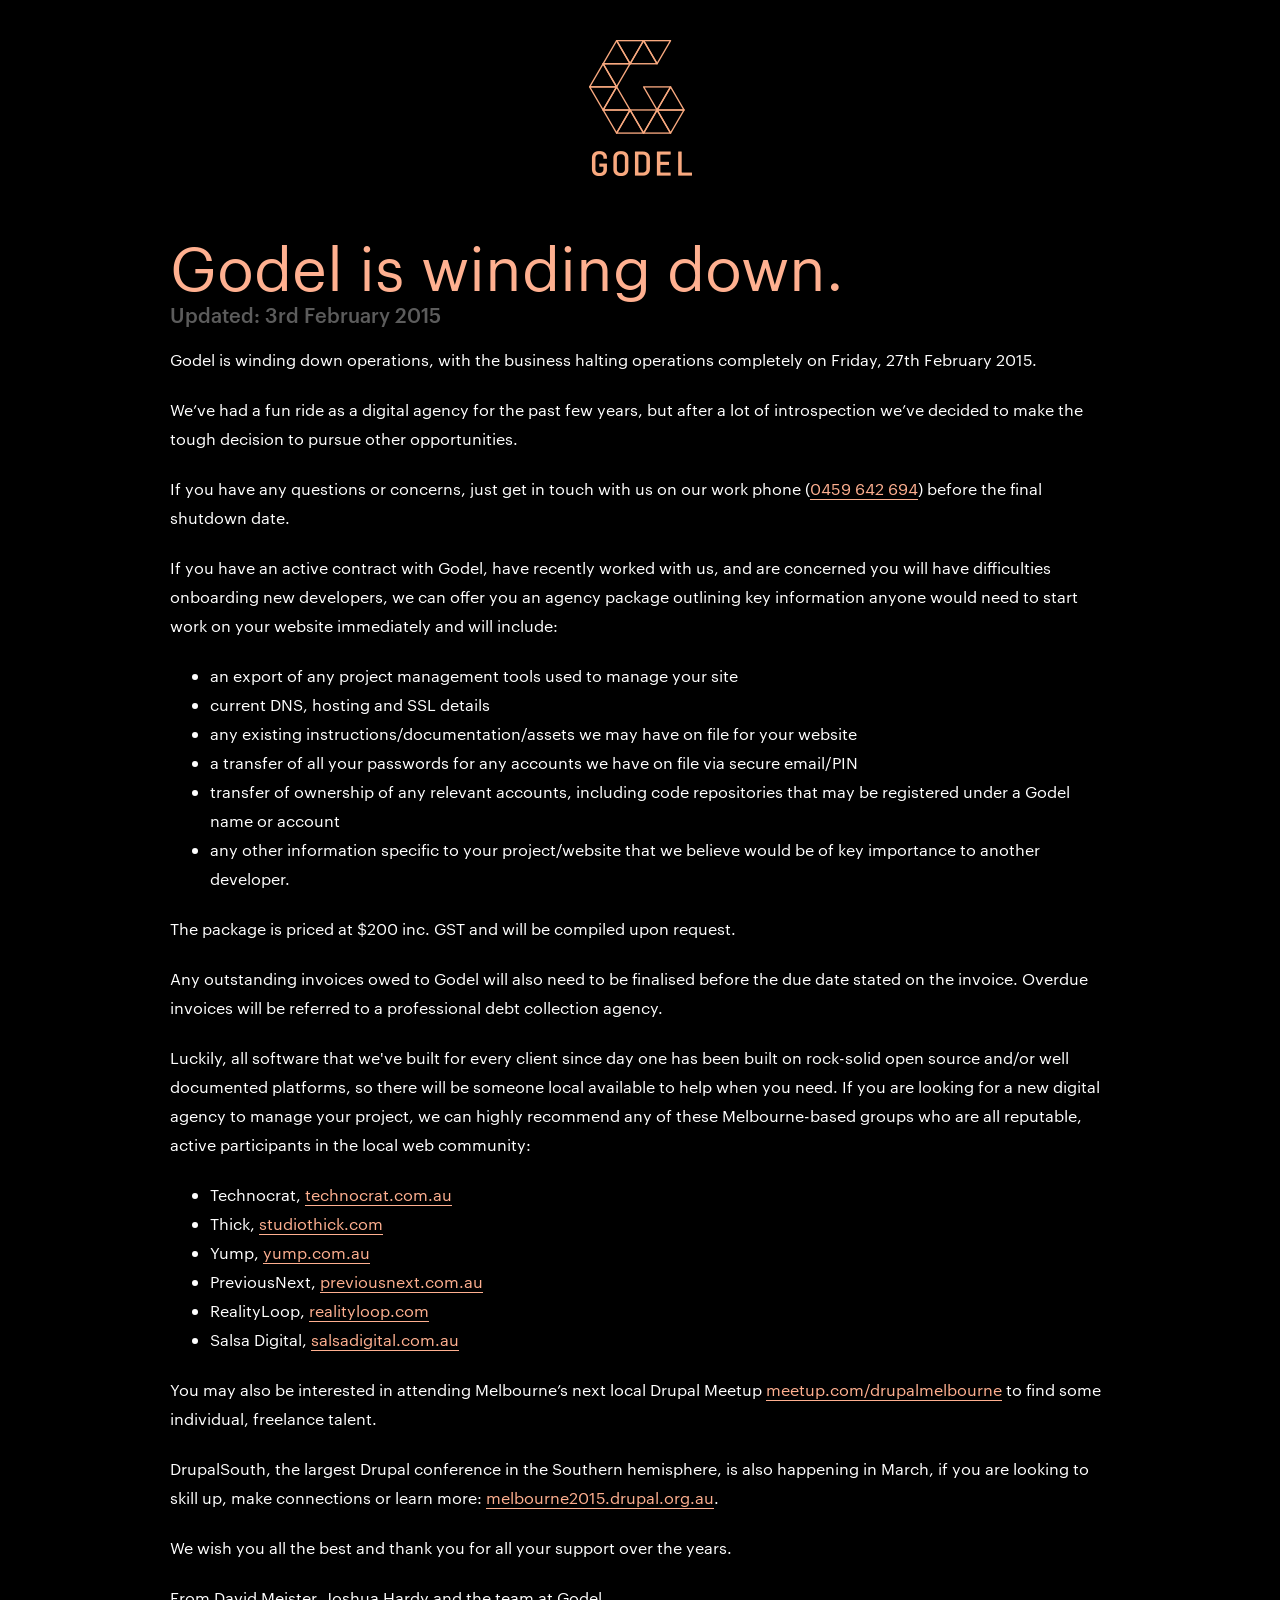
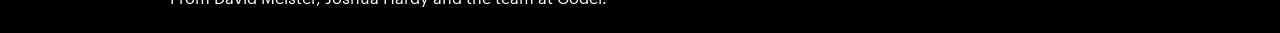
==== commit bc7ae9fb: "index page" ====
--- a/index.html
+++ b/index.html
@@ -1,10 +1,10 @@
 <!DOCTYPE html>
 <!-- This site was created in Webflow. http://www.webflow.com-->
 <!-- Last Published: Wed Feb 04 2015 03:19:46 GMT+0000 (UTC) -->
-<html data-wf-site="539576c237206ded4c8be86d" data-wf-page="539576c237206ded4c8be86e">
+<html data-wf-site="539576c237206ded4c8be86d" data-wf-page="54d1846c96ddd0e9448944d1">
 <head>
   <meta charset="utf-8">
-  <title>Godel Proto</title>
+  <title>Godel is winding down operations. Thanks for your support.</title>
   <meta name="viewport" content="width=device-width, initial-scale=1">
   <meta name="generator" content="Webflow">
   <link rel="stylesheet" type="text/css" href="css/normalize.css">
@@ -14,78 +14,47 @@
   <link rel="shortcut icon" type="image/x-icon" href="https://daks2k3a4ib2z.cloudfront.net/placeholder/favicon.ico">
   <link rel="apple-touch-icon" href="https://daks2k3a4ib2z.cloudfront.net/img/webclip.png">
 </head>
-<body class="team-page-body">
-  <div class="border-overlay"></div>
-  <div class="team-all">
-    <h1>Our Team</h1>
-    <div class="team-body-wrapper">
-      <div class="w-clearfix">
-        <div class="w-clearfix team-wrapper" data-ix="show-description"><img class="team-image" src="images/146a762fa88796f2b5a6a623d5640dc8.jpeg" alt="53fc296ab61a9eb86e9b949c_146a762fa88796f2b5a6a623d5640dc8.jpeg">
-          <div class="description">
-            <h2 class="team-name">Guy Owen</h2>
-            <h4 class="h3-on-dark">Developer</h4>
-            <p class="team-description">Lorem ipsum dolor sit amet, consectetur adipiscing elit. Suspendisse varius enim in eros.</p>
-          </div>
-        </div>
-        <div class="w-clearfix team-wrapper" data-ix="show-description"><img class="team-image" src="images/corey.png" alt="53957a2b37206ded4c8be8d7_corey.png">
-          <div class="description">
-            <h2 class="team-name">Corey Schneider</h2>
-            <h4 class="h3-on-dark">Developer</h4>
-            <p class="team-description">Emma manages our client relations and sits in between the dev team and the site owner to facilitate efficient, productive and fun projects.</p>
-          </div>
-        </div>
-      </div>
-      <div class="w-clearfix">
-        <div class="team-wrapper">
-          <a class="w-clearfix w-inline-block" href="profiles.html"><img class="team-image" src="images/23515b947aa5c46da2f113d264d99834.jpeg" alt="53fc29b9b61a9eb86e9b94a0_23515b947aa5c46da2f113d264d99834.jpeg">
-            <div class="description">
-              <h2 class="team-name">David Meister</h2>
-              <h4 class="h3-on-dark">Director &amp; lead developer</h4>
-              <p class="team-description">Dave is one of the two directors of Godel. He is also our best developer. Dave spends his time improving processes, researching new and shiny techniques and generally working on making Godel the best it can be.</p>
-            </div>
-          </a>
-        </div>
-        <div class="w-clearfix team-wrapper" data-ix="show-description"><img class="team-image" src="images/7a0d94792b1d7d0c8e198a517be1ca93.jpeg" alt="53fc29906fa56ab96efd85d9_7a0d94792b1d7d0c8e198a517be1ca93.jpeg">
-          <div class="description">
-            <h2 class="team-name">Amelia Schmidt</h2>
-            <h4 class="h3-on-dark">Developer</h4>
-            <p class="team-description">Dave is one of the two directors of Godel. He is also our best developer. Dave spends his time improving processes, researching new and shiny techniques and generally working on making Godel the best it can be.</p>
-          </div>
-        </div>
-      </div>
-      <div class="w-clearfix">
-        <div class="w-clearfix team-wrapper" data-ix="show-description"><img class="team-image" src="images/picture-53-1405903129.jpg" alt="53fc29cfb61a9eb86e9b94a1_picture-53-1405903129.jpg">
-          <div class="description">
-            <h2 class="team-name">Lei Zhang</h2>
-            <h4 class="h3-on-dark">Developer</h4>
-            <p class="team-description">Dave is one of the two directors of Godel. He is also our best developer. Dave spends his time improving processes, researching new and shiny techniques and generally working on making Godel the best it can be.</p>
-          </div>
-        </div>
-        <div class="w-clearfix team-wrapper" data-ix="show-description"><img class="team-image" src="images/c5e41cd6c27f67d4360056523642e9eb.jpeg" alt="53fc2a2e6fa56ab96efd85db_c5e41cd6c27f67d4360056523642e9eb.jpeg">
-          <div class="description">
-            <h2 class="team-name">Emma Forster</h2>
-            <h4 class="h3-on-dark">Project Manager</h4>
-            <p class="team-description">Emma manages our client relations and sits in between the dev team and the site owner to facilitate efficient, productive and fun projects.</p>
-          </div>
-        </div>
-      </div>
-      <div class="w-clearfix">
-        <div class="w-clearfix team-wrapper" data-ix="show-description"><img class="team-image" src="images/picture-29-1406158197.jpg" alt="53fc293c6fa56ab96efd85d5_picture-29-1406158197.jpg">
-          <div class="description">
-            <h2 class="team-name">Michelle Gordon</h2>
-            <h4 class="h3-on-dark">Admin</h4>
-            <p class="team-description">Michelle keeps us organised and awesome by being our resident administration expert.</p>
-          </div>
-        </div>
-        <div class="w-clearfix team-wrapper" data-ix="show-description"><img class="team-image" src="images/picture-7-1406610615.jpg" alt="53fc297b6fa56ab96efd85d7_picture-7-1406610615.jpg">
-          <div class="description">
-            <h2 class="team-name">Josh Hardy</h2>
-            <h4 class="h3-on-dark">Director &amp;&nbsp;lead designer</h4>
-            <p class="team-description">Josh is one of the two directors of Godel and also our lead designer. He loves all things best practice and responsive.</p>
-          </div>
-        </div>
-      </div>
+<body>
+  <div class="w-container main">
+    <div class="logo-wrapper"><img class="logo" src="images/fp-logo.png" alt="54d18b505dd7dad560eac7fe_fp-logo.png">
     </div>
+    <h1>Godel is winding down.</h1>
+    <h4>Updated: 3rd February 2015</h4>
+    <div class="message">
+      <p>Godel is winding down operations, with the business halting operations completely on Friday, 27th February 2015.</p>
+    </div>
+    <p>We’ve had a fun ride as a digital agency for the past few years, but after a lot of introspection we’ve decided to make the tough decision to pursue other opportunities.</p>
+    <p>If you have any questions or concerns, just get in touch with us on our work phone (<a href="tel:0459 642 694" class="link">0459 642 694</a>) before the final shutdown date.</p>
+    <p>If you have an active contract with Godel, have recently worked with us, and are concerned you will have difficulties onboarding new developers, we can offer you an agency package outlining key information anyone would need to start work on your website immediately and will include:</p>
+    <ul class="list">
+      <li class="list-item">an export of any project management tools used to manage your site</li>
+      <li class="list-item">current DNS, hosting and SSL details</li>
+      <li class="list-item">any existing instructions/documentation/assets we may have on file for your website</li>
+      <li class="list-item">a transfer of all your passwords for any accounts we have on file via secure email/PIN</li>
+      <li class="list-item">transfer of ownership of any relevant accounts, including code repositories that may be registered under a Godel name or account</li>
+      <li class="list-item">any other information specific to your project/website that we believe would be of key importance to another developer.</li>
+    </ul>
+    <p>The package is priced at $200 inc. GST and will be compiled upon request.</p>
+    <p>Any outstanding invoices owed to Godel will also need to be finalised before the due date stated on the invoice. Overdue invoices will be referred to a professional debt collection agency.</p>
+    <p>Luckily, all software that we've built for every client since day one has been built on rock-solid open source and/or well documented platforms, so there will be someone local available to help when you need. If you are looking for a new digital agency to manage your project, we can highly recommend any of these Melbourne-based groups who are all reputable, active participants in the local web community:</p>
+    <ul class="list">
+      <li class="list-item">Technocrat, <a href="http://technocrat.com.au" class="link" target="_blank">technocrat.com.au</a>
+      </li>
+      <li class="list-item">Thick, <a href="http://studiothick.com" class="link" target="_blank">studiothick.com</a>
+      </li>
+      <li class="list-item">Yump, <a href="http://yump.com.au" class="link" target="_blank">yump.com.au</a>
+      </li>
+      <li class="list-item">PreviousNext, <a href="http://previousnext.com.au" class="link" target="_blank">previousnext.com.au</a>
+      </li>
+      <li class="list-item">RealityLoop, <a href="http://realityloop.com" class="link" target="_blank">realityloop.com</a>
+      </li>
+      <li class="list-item">Salsa Digital, <a href="http://salsadigital.com.au" class="link" target="_blank">salsadigital.com.au</a>
+      </li>
+    </ul>
+    <p>You may also be interested in attending Melbourne’s next local Drupal Meetup <a href="http://www.meetup.com/drupalmelbourne" class="link">meetup.com/drupalmelbourne</a> to find some individual, freelance talent.</p>
+    <p>DrupalSouth, the largest Drupal conference in the Southern hemisphere, is also happening in March, if you are looking to skill up, make connections or learn more: <a href="https://melbourne2015.drupal.org.au" class="link" target="_blank">melbourne2015.drupal.org.au</a>.</p>
+    <p>We wish you all the best and thank you for all your support over the years.</p>
+    <p>From David Meister, Joshua Hardy and the team at Godel.</p>
   </div>
   <script type="text/javascript" src="https://ajax.googleapis.com/ajax/libs/jquery/1.11.1/jquery.min.js"></script>
   <script type="text/javascript" src="js/webflow.js"></script>
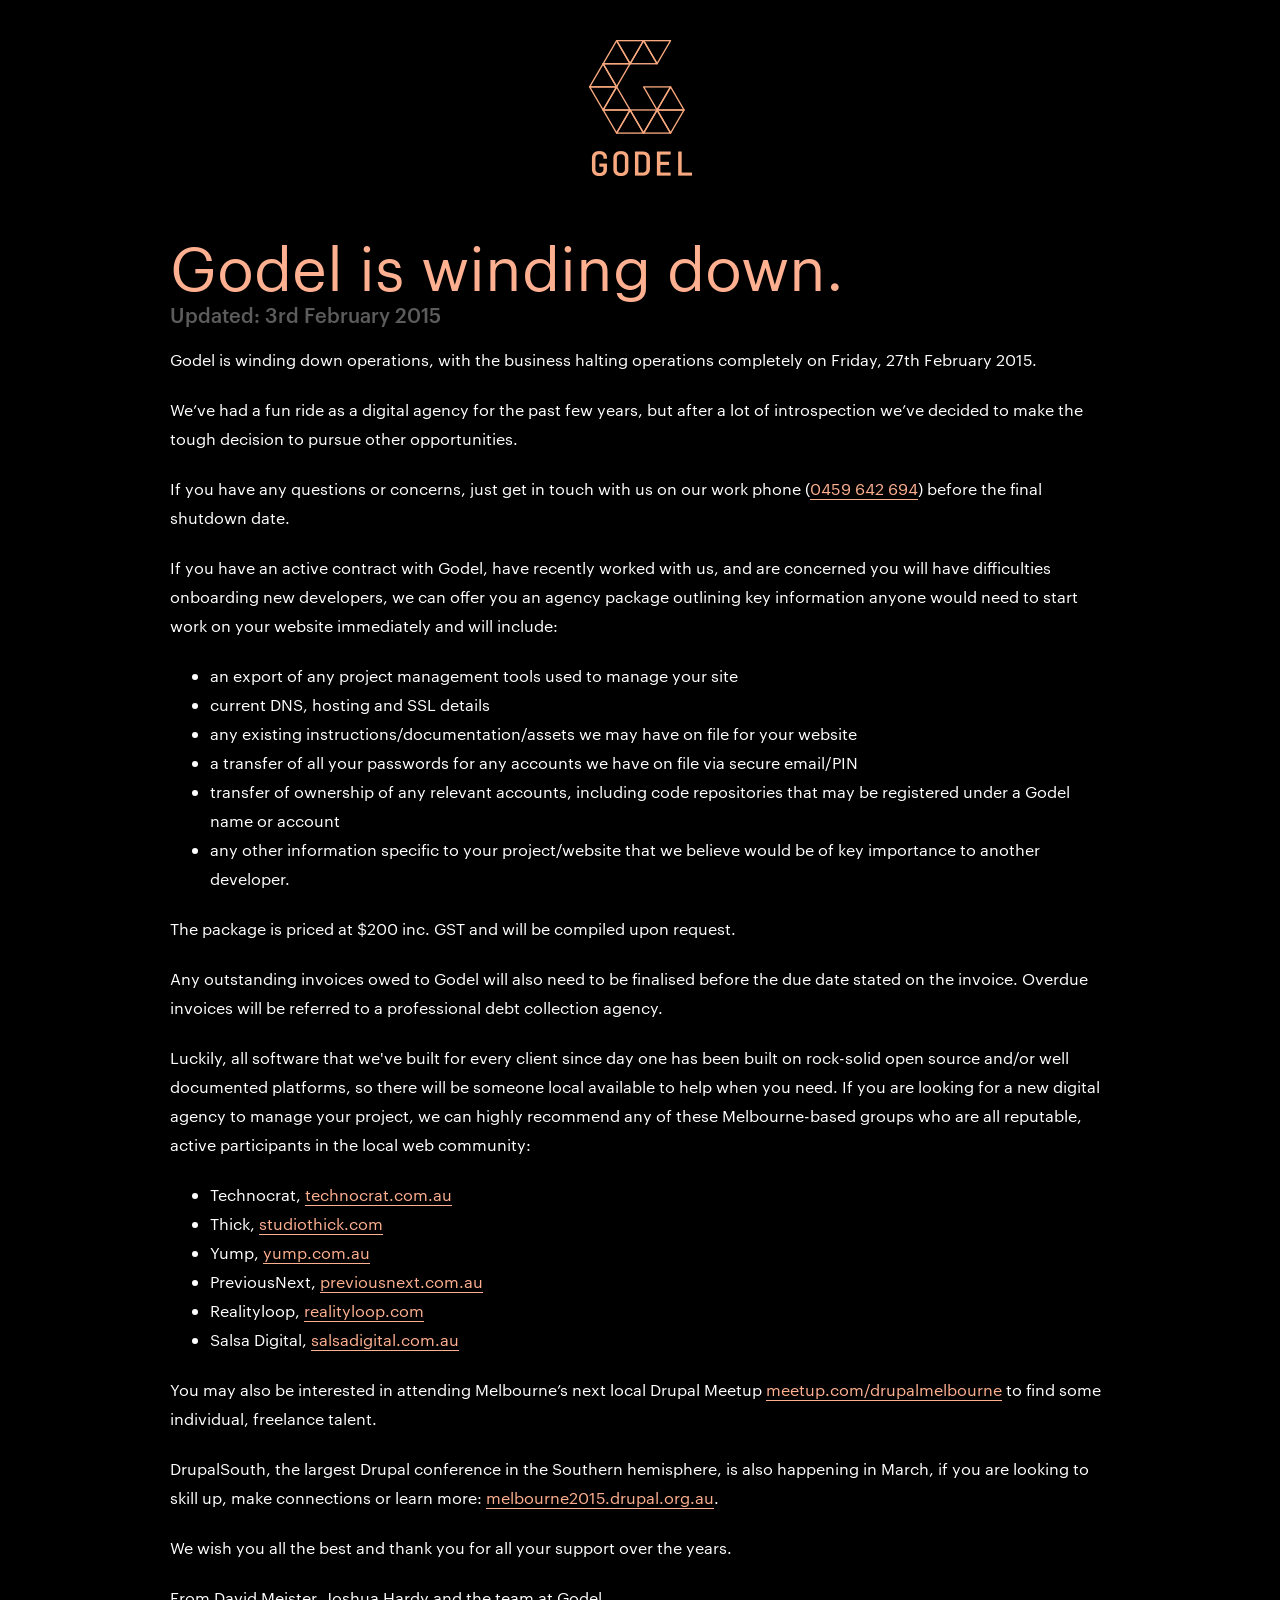
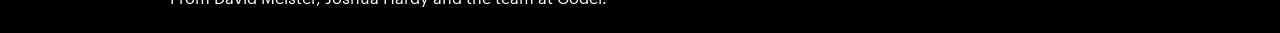
==== commit c65e83eb: "Update index.html" ====
--- a/index.html
+++ b/index.html
@@ -11,8 +11,8 @@
   <link rel="stylesheet" type="text/css" href="css/webflow.css">
   <link rel="stylesheet" type="text/css" href="css/godel-proto.webflow.css">
   <script type="text/javascript" src="js/modernizr.js"></script>
-  <link rel="shortcut icon" type="image/x-icon" href="https://daks2k3a4ib2z.cloudfront.net/placeholder/favicon.ico">
-  <link rel="apple-touch-icon" href="https://daks2k3a4ib2z.cloudfront.net/img/webclip.png">
+  <link rel="shortcut icon" type="image/x-icon" href="images/favicon.ico">
+  <link rel="apple-touch-icon" href="images/new-small-logo-retina.png">
 </head>
 <body>
   <div class="w-container main">
@@ -46,7 +46,7 @@
       </li>
       <li class="list-item">PreviousNext, <a href="http://previousnext.com.au" class="link" target="_blank">previousnext.com.au</a>
       </li>
-      <li class="list-item">RealityLoop, <a href="http://realityloop.com" class="link" target="_blank">realityloop.com</a>
+      <li class="list-item">Realityloop, <a href="http://realityloop.com" class="link" target="_blank">realityloop.com</a>
       </li>
       <li class="list-item">Salsa Digital, <a href="http://salsadigital.com.au" class="link" target="_blank">salsadigital.com.au</a>
       </li>
@@ -60,4 +60,4 @@
   <script type="text/javascript" src="js/webflow.js"></script>
   <!--[if lte IE 9]><script src="https://cdnjs.cloudflare.com/ajax/libs/placeholders/3.0.2/placeholders.min.js"></script><![endif]-->
 </body>
-</html>+</html>
